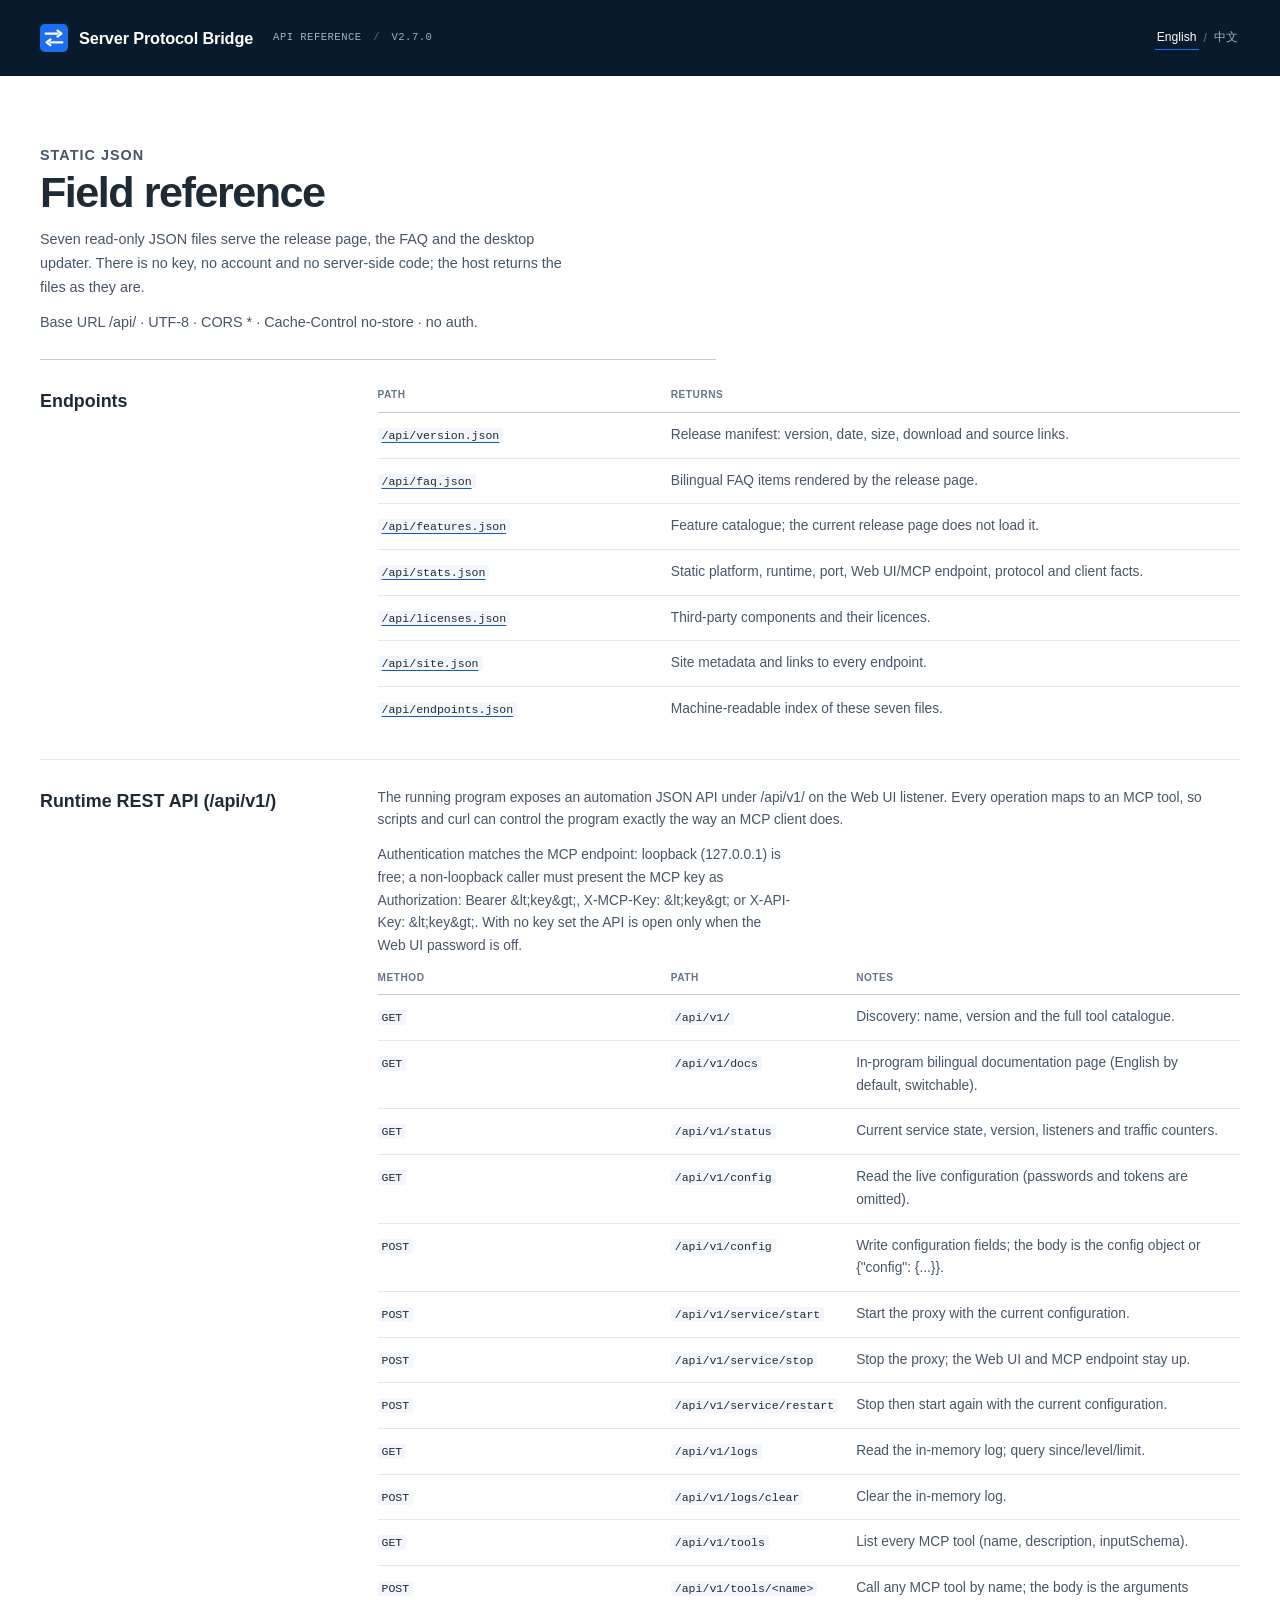
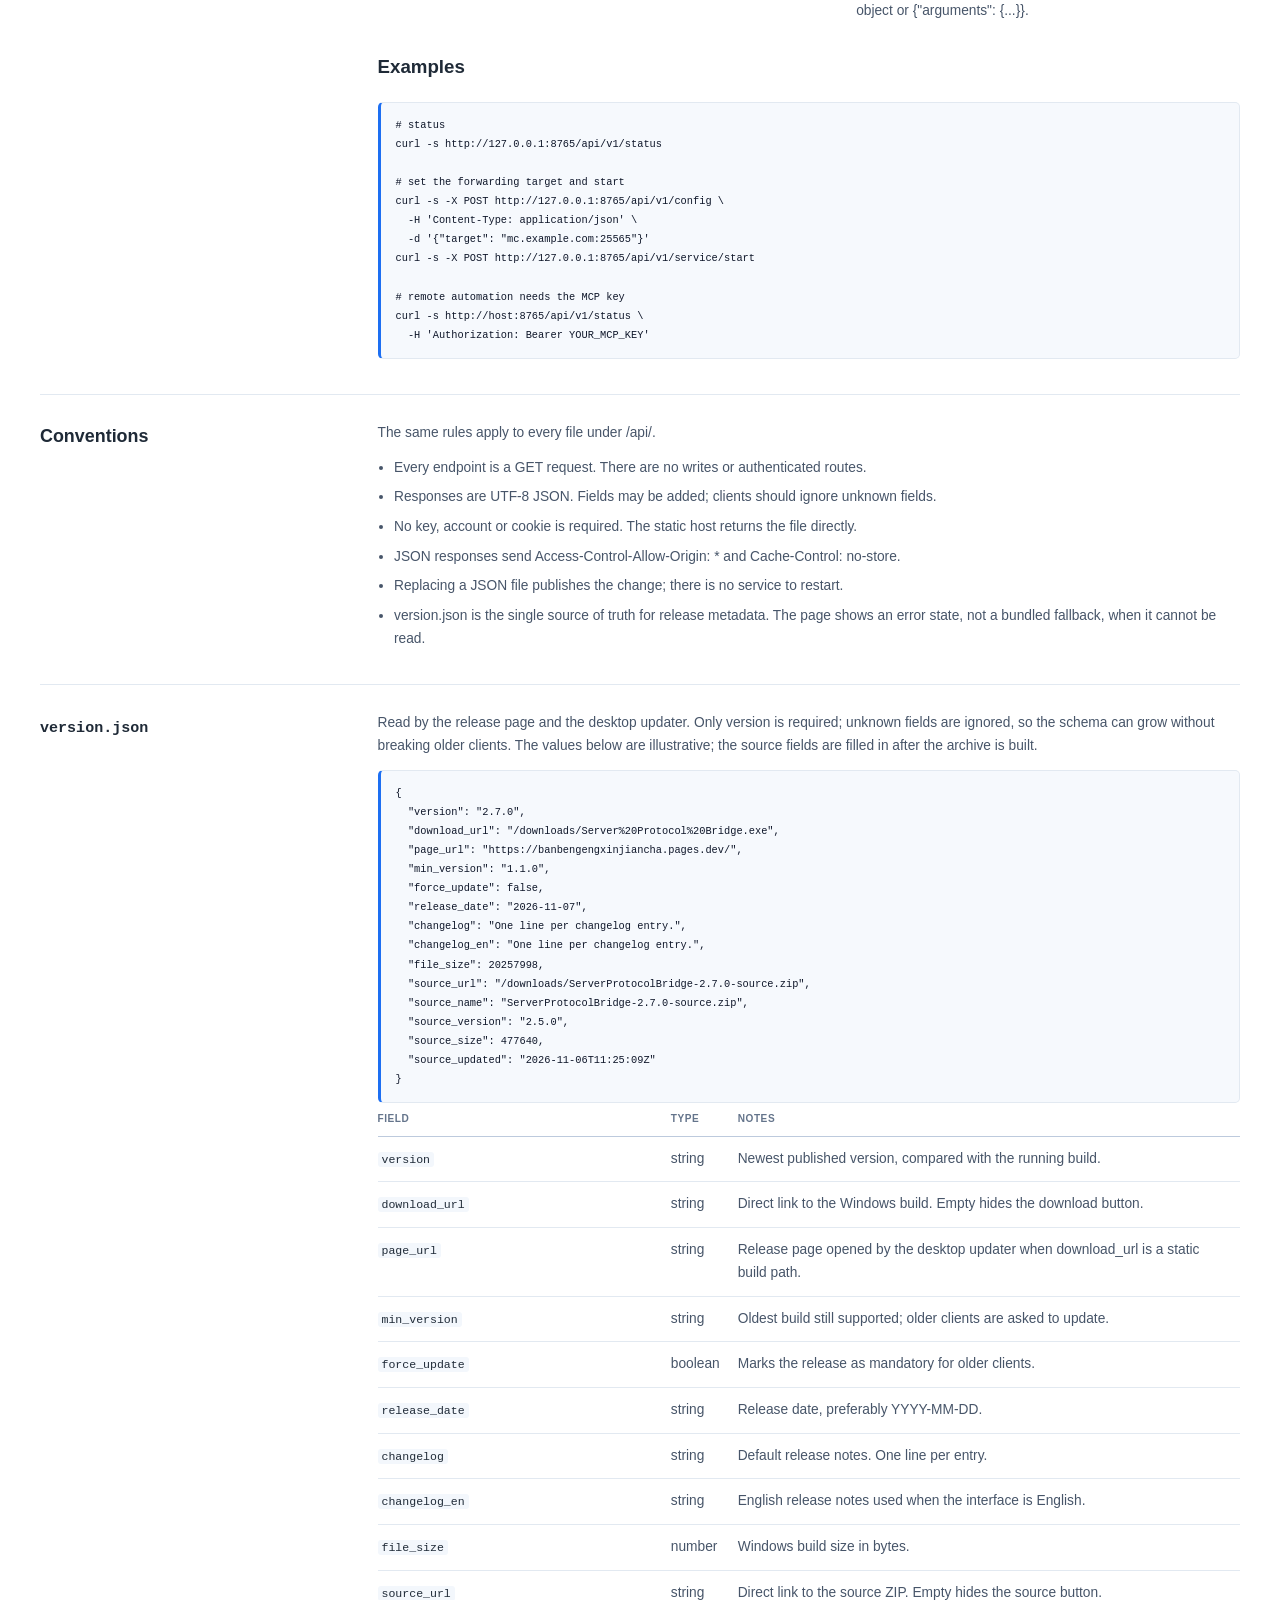
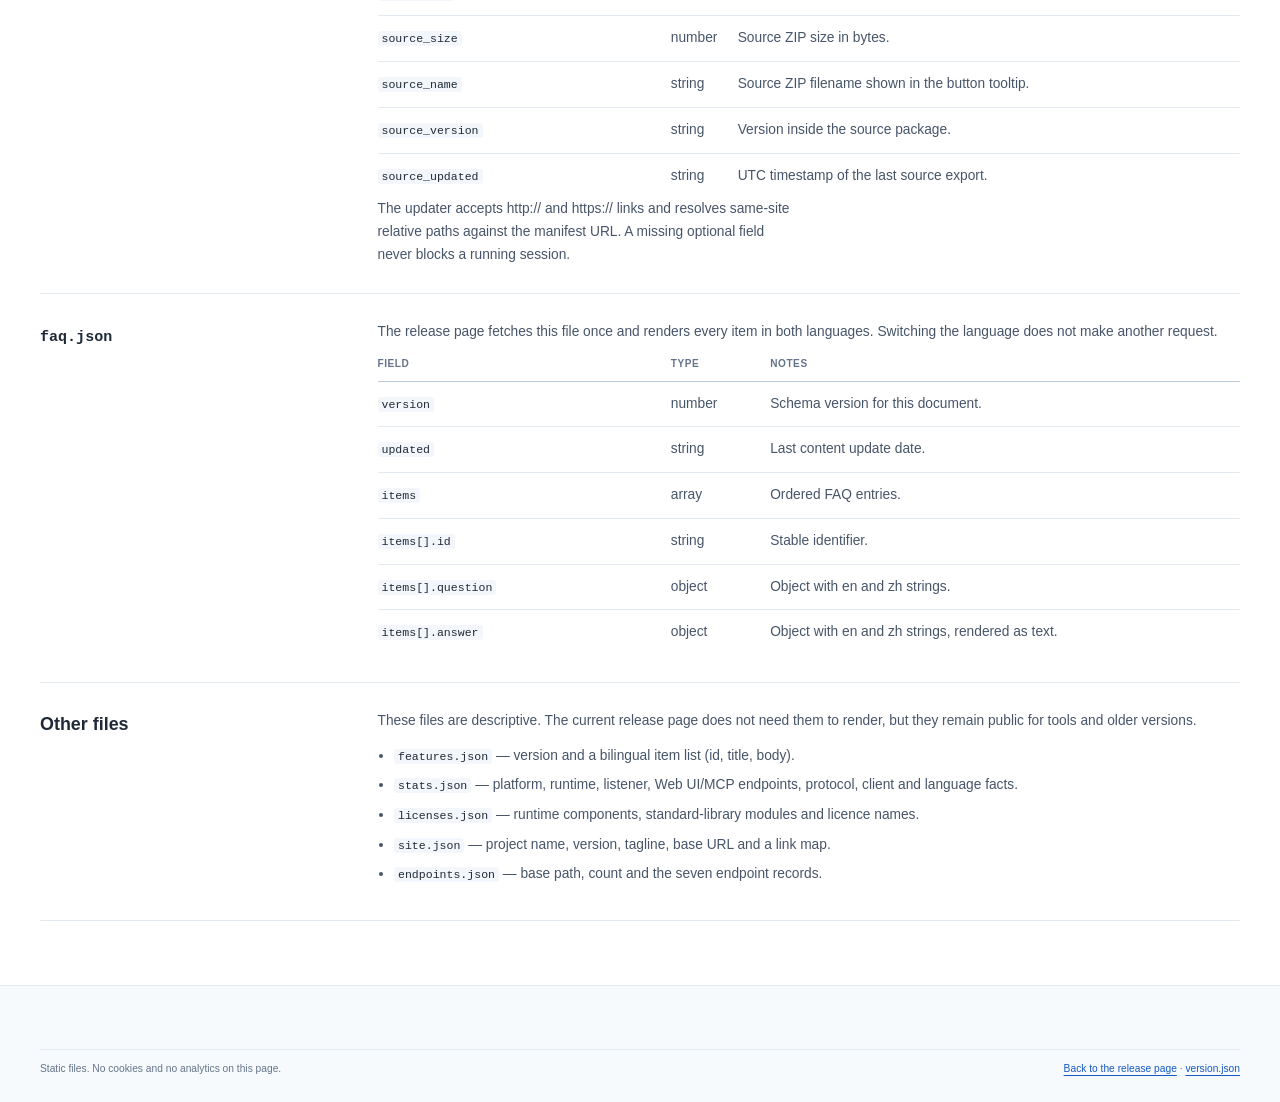
==== web/api/index.html @ 6452e36a "chore: add web update site and deploy scripts; ignore local config and build artifacts" ====
<!doctype html>
<html lang="en">
<head>
  <meta charset="utf-8">
  <meta name="viewport" content="width=device-width, initial-scale=1">
  <title data-i18n="page.title">Field reference — Server Protocol Bridge</title>
  <meta name="description" content="Reference for the seven static JSON files served under /api/." data-i18n-content="meta.description">
  <meta name="color-scheme" content="light">
  <meta name="theme-color" content="#071b2c">
  <link rel="icon" href="../icon.svg" type="image/svg+xml">
  <link rel="icon" href="../favicon.ico" sizes="any">
  <link rel="stylesheet" href="../assets/site.css?v=20261104">
</head>

<body id="top">
  <a class="skip" href="#content" data-i18n="skip">Skip to content</a>

  <header class="masthead">
    <div class="shell">
      <div class="masthead-meta">
        <a class="wordmark" href="../index.html">
          <img class="wordmark-mark" src="../icon.svg" alt="" width="24" height="24">
          <span data-i18n="brand">Server Protocol Bridge</span>
        </a>

        <p class="edition">
          <span data-i18n="edition.api">API reference</span>
          <span class="sep" aria-hidden="true">/</span>
          <span>v2.7.0</span>
        </p>

        <div class="language" role="group" aria-label="Language" data-i18n-aria-label="lang.label">
          <button type="button" data-lang="en" aria-pressed="true">English</button>
          <span aria-hidden="true">/</span>
          <button type="button" data-lang="zh" aria-pressed="false">中文</button>
        </div>
      </div>
    </div>
  </header>

  <main class="shell reference" id="content">
    <header class="reference-head">
      <p class="kicker" data-i18n="api.kicker">Static JSON</p>
      <h1 data-i18n="api.title">Field reference</h1>
      <p data-i18n="api.lead">Seven read-only JSON files serve the release page, the FAQ and the desktop updater. There is no key, no account and no server-side code; the host returns the files as they are.</p>
      <p class="section-note" data-i18n="api.note">Base URL /api/ · UTF-8 · CORS * · Cache-Control no-store · no auth.</p>
    </header>

    <section class="reference-section" id="index">
      <h2 data-i18n="index.title">Endpoints</h2>
      <div>
        <table class="endpoint-table">
          <thead>
            <tr>
              <th scope="col" data-i18n="table.path">Path</th>
              <th scope="col" data-i18n="table.returns">Returns</th>
            </tr>
          </thead>
          <tbody>
            <tr>
              <td><a href="version.json"><code>/api/version.json</code></a></td>
              <td data-i18n="index.version">Release manifest: version, date, size, download and source links.</td>
            </tr>
            <tr>
              <td><a href="faq.json"><code>/api/faq.json</code></a></td>
              <td data-i18n="index.faq">Bilingual FAQ items rendered by the release page.</td>
            </tr>
            <tr>
              <td><a href="features.json"><code>/api/features.json</code></a></td>
              <td data-i18n="index.features">Feature catalogue; the current release page does not load it.</td>
            </tr>
            <tr>
              <td><a href="stats.json"><code>/api/stats.json</code></a></td>
              <td data-i18n="index.stats">Static platform, runtime, port, protocol and client facts.</td>
            </tr>
            <tr>
              <td><a href="licenses.json"><code>/api/licenses.json</code></a></td>
              <td data-i18n="index.licenses">Third-party components and their licences.</td>
            </tr>
            <tr>
              <td><a href="site.json"><code>/api/site.json</code></a></td>
              <td data-i18n="index.site">Site metadata and links to every endpoint.</td>
            </tr>
            <tr>
              <td><a href="endpoints.json"><code>/api/endpoints.json</code></a></td>
              <td data-i18n="index.endpoints">Machine-readable index of these seven files.</td>
            </tr>
          </tbody>
        </table>
      </div>
    </section>

    <section class="reference-section" id="runtime">
      <h2 data-i18n="runtime.title">Runtime REST API (/api/v1/)</h2>
      <div>
        <p data-i18n="runtime.lead">The running program exposes an automation JSON API under /api/v1/ on the Web UI listener. Every operation maps to an MCP tool, so scripts and curl can control the program exactly the way an MCP client does.</p>
        <p class="section-note" data-i18n="runtime.auth">Authentication matches the MCP endpoint: loopback (127.0.0.1) is free; a non-loopback caller must present the MCP key as Authorization: Bearer &lt;key&gt;, X-MCP-Key: &lt;key&gt; or X-API-Key: &lt;key&gt;. With no key set the API is open only when the Web UI password is off.</p>

        <table class="endpoint-table">
          <thead>
            <tr>
              <th scope="col" data-i18n="table.method">Method</th>
              <th scope="col" data-i18n="table.path">Path</th>
              <th scope="col" data-i18n="table.notes">Notes</th>
            </tr>
          </thead>
          <tbody>
            <tr><td><code>GET</code></td><td><code>/api/v1/</code></td><td data-i18n="rt.index">Discovery: name, version and the full tool catalogue.</td></tr>
            <tr><td><code>GET</code></td><td><code>/api/v1/docs</code></td><td data-i18n="rt.docs">In-program bilingual documentation page (English by default, switchable).</td></tr>
            <tr><td><code>GET</code></td><td><code>/api/v1/status</code></td><td data-i18n="rt.status">Current service state, version, listeners and traffic counters.</td></tr>
            <tr><td><code>GET</code></td><td><code>/api/v1/config</code></td><td data-i18n="rt.config_get">Read the live configuration (passwords and tokens are omitted).</td></tr>
            <tr><td><code>POST</code></td><td><code>/api/v1/config</code></td><td data-i18n="rt.config_post">Write configuration fields; the body is the config object or {"config": {...}}.</td></tr>
            <tr><td><code>POST</code></td><td><code>/api/v1/service/start</code></td><td data-i18n="rt.service_start">Start the proxy with the current configuration.</td></tr>
            <tr><td><code>POST</code></td><td><code>/api/v1/service/stop</code></td><td data-i18n="rt.service_stop">Stop the proxy; the Web UI and MCP endpoint stay up.</td></tr>
            <tr><td><code>POST</code></td><td><code>/api/v1/service/restart</code></td><td data-i18n="rt.service_restart">Stop then start again with the current configuration.</td></tr>
            <tr><td><code>GET</code></td><td><code>/api/v1/logs</code></td><td data-i18n="rt.logs">Read the in-memory log; query since/level/limit.</td></tr>
            <tr><td><code>POST</code></td><td><code>/api/v1/logs/clear</code></td><td data-i18n="rt.clear">Clear the in-memory log.</td></tr>
            <tr><td><code>GET</code></td><td><code>/api/v1/tools</code></td><td data-i18n="rt.tools">List every MCP tool (name, description, inputSchema).</td></tr>
            <tr><td><code>POST</code></td><td><code>/api/v1/tools/&lt;name&gt;</code></td><td data-i18n="rt.tool_call">Call any MCP tool by name; the body is the arguments object or {"arguments": {...}}.</td></tr>
          </tbody>
        </table>

        <h3 data-i18n="rt.examples">Examples</h3>
        <pre><code># status
curl -s http://127.0.0.1:8765/api/v1/status

# set the forwarding target and start
curl -s -X POST http://127.0.0.1:8765/api/v1/config \
  -H 'Content-Type: application/json' \
  -d '{"target": "mc.example.com:25565"}'
curl -s -X POST http://127.0.0.1:8765/api/v1/service/start

# remote automation needs the MCP key
curl -s http://host:8765/api/v1/status \
  -H 'Authorization: Bearer YOUR_MCP_KEY'</code></pre>
      </div>
    </section>

    <section class="reference-section" id="conventions">
      <h2 data-i18n="conventions.title">Conventions</h2>
      <div>
        <p data-i18n="conventions.lead">The same rules apply to every file under /api/.</p>
        <ul class="reference-list">
          <li data-i18n="conv.1">Every endpoint is a GET request. There are no writes or authenticated routes.</li>
          <li data-i18n="conv.2">Responses are UTF-8 JSON. Fields may be added; clients should ignore unknown fields.</li>
          <li data-i18n="conv.3">No key, account or cookie is required. The static host returns the file directly.</li>
          <li data-i18n="conv.4">JSON responses send Access-Control-Allow-Origin: * and Cache-Control: no-store.</li>
          <li data-i18n="conv.5">Replacing a JSON file publishes the change; there is no service to restart.</li>
          <li data-i18n="conv.6">version.json is the single source of truth for release metadata. The page shows an error state, not a bundled fallback, when it cannot be read.</li>
        </ul>
      </div>
    </section>

    <section class="reference-section" id="version">
      <h2><code>version.json</code></h2>
      <div>
        <p data-i18n="version.desc">Read by the release page and the desktop updater. Only version is required; unknown fields are ignored, so the schema can grow without breaking older clients. The values below are illustrative; the source fields are filled in after the archive is built.</p>
        <pre><code>{
  "version": "2.7.0",
  "download_url": "/downloads/Server%20Protocol%20Bridge.exe",
  "page_url": "https://banbengengxinjiancha.pages.dev/",
  "min_version": "1.1.0",
  "force_update": false,
  "release_date": "2026-11-07",
  "changelog": "One line per changelog entry.",
  "changelog_en": "One line per changelog entry.",
  "file_size": 20257998,
  "source_url": "/downloads/ServerProtocolBridge-2.7.0-source.zip",
  "source_name": "ServerProtocolBridge-2.7.0-source.zip",
  "source_version": "2.5.0",
  "source_size": 477640,
  "source_updated": "2026-11-06T11:25:09Z"
}</code></pre>

        <table class="endpoint-table">
          <thead>
            <tr>
              <th scope="col" data-i18n="table.field">Field</th>
              <th scope="col" data-i18n="table.type">Type</th>
              <th scope="col" data-i18n="table.notes">Notes</th>
            </tr>
          </thead>
          <tbody>
            <tr><td><code>version</code></td><td>string</td><td data-i18n="field.version">Newest published version, compared with the running build.</td></tr>
            <tr><td><code>download_url</code></td><td>string</td><td data-i18n="field.download_url">Direct link to the Windows build. Empty hides the download button.</td></tr>
            <tr><td><code>page_url</code></td><td>string</td><td data-i18n="field.page_url">Release page opened by the desktop updater when download_url is a static build path.</td></tr>
            <tr><td><code>min_version</code></td><td>string</td><td data-i18n="field.min_version">Oldest build still supported; older clients are asked to update.</td></tr>
            <tr><td><code>force_update</code></td><td>boolean</td><td data-i18n="field.force_update">Marks the release as mandatory for older clients.</td></tr>
            <tr><td><code>release_date</code></td><td>string</td><td data-i18n="field.release_date">Release date, preferably YYYY-MM-DD.</td></tr>
            <tr><td><code>changelog</code></td><td>string</td><td data-i18n="field.changelog">Default release notes. One line per entry.</td></tr>
            <tr><td><code>changelog_en</code></td><td>string</td><td data-i18n="field.changelog_en">English release notes used when the interface is English.</td></tr>
            <tr><td><code>file_size</code></td><td>number</td><td data-i18n="field.file_size">Windows build size in bytes.</td></tr>
            <tr><td><code>source_url</code></td><td>string</td><td data-i18n="field.source_url">Direct link to the source ZIP. Empty hides the source button.</td></tr>
            <tr><td><code>source_size</code></td><td>number</td><td data-i18n="field.source_size">Source ZIP size in bytes.</td></tr>
            <tr><td><code>source_name</code></td><td>string</td><td data-i18n="field.source_name">Source ZIP filename shown in the button tooltip.</td></tr>
            <tr><td><code>source_version</code></td><td>string</td><td data-i18n="field.source_version">Version inside the source package.</td></tr>
            <tr><td><code>source_updated</code></td><td>string</td><td data-i18n="field.source_updated">UTC timestamp of the last source export.</td></tr>
          </tbody>
        </table>

        <p class="section-note" data-i18n="version.note">The updater accepts http:// and https:// links and resolves same-site relative paths against the manifest URL. A missing optional field never blocks a running session.</p>
      </div>
    </section>

    <section class="reference-section" id="faq">
      <h2><code>faq.json</code></h2>
      <div>
        <p data-i18n="faq.desc">The release page fetches this file once and renders every item in both languages. Switching the language does not make another request.</p>
        <table class="endpoint-table">
          <thead>
            <tr>
              <th scope="col" data-i18n="table.field">Field</th>
              <th scope="col" data-i18n="table.type">Type</th>
              <th scope="col" data-i18n="table.notes">Notes</th>
            </tr>
          </thead>
          <tbody>
            <tr><td><code>version</code></td><td>number</td><td data-i18n="field.faq_version">Schema version for this document.</td></tr>
            <tr><td><code>updated</code></td><td>string</td><td data-i18n="field.faq_updated">Last content update date.</td></tr>
            <tr><td><code>items</code></td><td>array</td><td data-i18n="field.faq_items">Ordered FAQ entries.</td></tr>
            <tr><td><code>items[].id</code></td><td>string</td><td data-i18n="field.faq_id">Stable identifier.</td></tr>
            <tr><td><code>items[].question</code></td><td>object</td><td data-i18n="field.faq_question">Object with en and zh strings.</td></tr>
            <tr><td><code>items[].answer</code></td><td>object</td><td data-i18n="field.faq_answer">Object with en and zh strings, rendered as text.</td></tr>
          </tbody>
        </table>
      </div>
    </section>

    <section class="reference-section" id="other">
      <h2 data-i18n="other.title">Other files</h2>
      <div>
        <p data-i18n="other.lead">These files are descriptive. The current release page does not need them to render, but they remain public for tools and older versions.</p>
        <ul class="reference-list">
          <li><code>features.json</code> <span data-i18n="other.features">— version and a bilingual item list (id, title, body).</span></li>
          <li><code>stats.json</code> <span data-i18n="other.stats">— platform, runtime, listener, Web UI/MCP endpoints, protocol, client and language facts.</span></li>
          <li><code>licenses.json</code> <span data-i18n="other.licenses">— runtime components, standard-library modules and licence names.</span></li>
          <li><code>site.json</code> <span data-i18n="other.site">— project name, version, tagline, base URL and a link map.</span></li>
          <li><code>endpoints.json</code> <span data-i18n="other.endpoints">— base path, count and the seven endpoint records.</span></li>
        </ul>
      </div>
    </section>
  </main>

  <footer class="colophon">
    <div class="shell colophon-bottom">
      <span data-i18n="footer.note">Static files. No cookies and no analytics on this page.</span>
      <span><a href="../index.html" data-i18n="footer.back">Back to the release page</a> · <a href="version.json">version.json</a></span>
    </div>
  </footer>

  <script src="../i18n.js?v=20261104"></script>
  <script src="app.js?v=20261104"></script>
</body>
</html>
---- web/assets/site.css ----
:root {
  --paper: #ffffff;
  --paper-deep: #f7fafc;
  --paper-raised: #ffffff;
  --ink: #1f2a37;
  --ink-soft: #475569;
  --muted: #64748b;
  --rule: #e2e9f1;
  --rule-strong: #bdcadd;
  --navy: #071b2c;
  --navy-soft: #0d2942;
  --blue: #1d6ff2;
  --blue-dark: #1458c4;
  --blue-wash: #eef4ff;
  --teal: #1e5658;
  --brick: #b42318;
  --brick-dark: #912018;
  --moss: #1e5658;
  --sans: "Poppins", "Segoe UI Variable", "Segoe UI", "Helvetica Neue", Arial, "Noto Sans SC", "Microsoft YaHei", sans-serif;
  --serif: var(--sans);
  --mono: "Cascadia Mono", "SFMono-Regular", Consolas, "Liberation Mono", monospace;
  --shell: 1200px;
  --shadow: 0 18px 45px rgba(15, 35, 55, 0.08);
}

*,
*::before,
*::after {
  box-sizing: border-box;
}

html {
  background: var(--paper);
}

body {
  margin: 0;
  background: var(--paper);
  color: var(--ink);
  font-family: var(--sans);
  font-size: 16px;
  line-height: 1.65;
  -webkit-font-smoothing: antialiased;
  text-rendering: optimizeLegibility;
}

img,
svg {
  display: block;
  max-width: 100%;
}

a {
  color: var(--blue-dark);
  text-decoration-thickness: 1px;
  text-underline-offset: 3px;
}

a:hover {
  color: var(--blue);
}

button {
  font: inherit;
}

code,
pre {
  font-family: var(--mono);
}

::selection {
  background: #cfe1ff;
  color: var(--ink);
}

:focus-visible {
  outline: 2px solid var(--blue);
  outline-offset: 3px;
}

[hidden] {
  display: none !important;
}

.shell {
  width: min(calc(100% - 48px), var(--shell));
  margin: 0 auto;
}

.skip {
  position: absolute;
  top: -80px;
  left: 16px;
  z-index: 60;
  padding: 8px 12px;
  background: var(--navy);
  color: #ffffff;
  font-size: 0.78rem;
  text-decoration: none;
}

.skip:focus {
  top: 12px;
  color: #ffffff;
}

/* ---------- Header ---------- */

.masthead {
  background: var(--navy);
}

.masthead-bar {
  background: var(--navy);
  color: #ffffff;
}

.masthead-bar-inner {
  display: flex;
  align-items: center;
  gap: 30px;
  min-height: 76px;
}

.wordmark {
  display: inline-flex;
  align-items: center;
  gap: 11px;
  flex: none;
  color: var(--ink);
  font-size: 1.02rem;
  font-weight: 600;
  letter-spacing: -0.01em;
  text-decoration: none;
}

.masthead-bar .wordmark,
.masthead-meta .wordmark {
  color: #ffffff;
}

.masthead-bar .wordmark:hover,
.masthead-meta .wordmark:hover {
  color: #ffffff;
}

.wordmark-mark {
  width: 28px;
  height: 28px;
  flex: none;
  border-radius: 5px;
}

.section-index {
  display: flex;
  align-items: center;
  gap: 25px;
  min-width: 0;
}

.section-index a {
  color: #b9c8d8;
  font-size: 0.86rem;
  font-weight: 500;
  text-decoration: none;
  white-space: nowrap;
}

.section-index a:hover {
  color: #ffffff;
}

.masthead-tools {
  display: flex;
  align-items: center;
  gap: 18px;
  margin-left: auto;
  flex: none;
}

.language {
  display: flex;
  align-items: center;
  gap: 5px;
  color: #63758a;
  font-size: 0.76rem;
}

.language button {
  border: 0;
  border-bottom: 1px solid transparent;
  background: none;
  color: #9fb1c4;
  padding: 1px 2px;
  cursor: pointer;
  text-decoration: none;
}

.language button:hover {
  color: #ffffff;
}

.language button[aria-pressed="true"] {
  color: #ffffff;
  border-bottom-color: var(--blue);
}

.header-cta {
  display: inline-flex;
  align-items: center;
  justify-content: center;
  min-height: 38px;
  padding: 8px 18px;
  border: 1px solid var(--blue);
  border-radius: 6px;
  background: var(--blue);
  color: #ffffff;
  font-size: 0.83rem;
  font-weight: 600;
  text-decoration: none;
}

.header-cta:hover {
  border-color: #ffffff;
  background: #ffffff;
  color: var(--navy);
}

.mobile-menu {
  display: none;
  position: relative;
  margin-left: auto;
}

.mobile-menu summary {
  padding: 7px 10px;
  border: 1px solid #36506a;
  border-radius: 5px;
  color: #ffffff;
  cursor: pointer;
  font-size: 0.78rem;
  list-style: none;
  white-space: nowrap;
}

.mobile-menu summary::-webkit-details-marker {
  display: none;
}

.mobile-menu nav {
  position: absolute;
  top: calc(100% + 10px);
  right: 0;
  z-index: 50;
  display: grid;
  width: 218px;
  padding: 8px;
  border: 1px solid #29445e;
  border-radius: 7px;
  background: var(--navy-soft);
  box-shadow: 0 18px 36px rgba(0, 0, 0, 0.28);
}

.mobile-menu nav a {
  padding: 9px 11px;
  border-radius: 4px;
  color: #d6e1ec;
  font-size: 0.86rem;
  text-decoration: none;
}

.mobile-menu nav a:hover {
  background: #163752;
  color: #ffffff;
}

/* API-only header, which has no page-head wrapper. */
.masthead-meta {
  display: flex;
  align-items: center;
  flex-wrap: wrap;
  gap: 12px 20px;
  min-height: 76px;
  color: #ffffff;
}

.masthead-meta .edition {
  color: #9fb1c4;
}

.masthead-meta .language {
  margin-left: auto;
}

.masthead-meta .edition .sep {
  color: #587089;
}

/* ---------- Page introduction ---------- */

.page-head {
  background: #ffffff;
}

.page-head-grid {
  display: grid;
  grid-template-columns: minmax(0, 1.55fr) minmax(290px, 0.75fr);
  align-items: start;
  gap: clamp(36px, 6vw, 76px);
  padding: clamp(30px, 5vw, 52px) 0 clamp(38px, 6vw, 62px);
}

.masthead-copy {
  min-width: 0;
}

.page-meta {
  display: flex;
  align-items: baseline;
  justify-content: space-between;
  flex-wrap: wrap;
  gap: 8px 20px;
  margin-bottom: 24px;
}

.breadcrumb {
  display: flex;
  align-items: center;
  flex-wrap: wrap;
  gap: 7px;
  color: var(--muted);
  font-size: 0.78rem;
}

.breadcrumb a {
  color: var(--blue-dark);
  text-decoration: none;
}

.breadcrumb a:hover {
  text-decoration: underline;
}

.breadcrumb span[aria-hidden="true"] {
  color: var(--rule-strong);
}

.edition {
  margin: 0;
  color: var(--muted);
  font-family: var(--mono);
  font-size: 0.66rem;
  letter-spacing: 0.045em;
  text-transform: uppercase;
}

.edition .sep {
  margin: 0 0.45em;
  color: var(--rule-strong);
}

.kicker {
  margin: 0 0 12px;
  color: var(--teal);
  font-size: 0.7rem;
  font-weight: 600;
  letter-spacing: 0.07em;
  text-transform: uppercase;
}

h1 {
  max-width: 22ch;
  margin: 0;
  color: var(--ink);
  font-size: clamp(2rem, 3.4vw, 2.8rem);
  font-weight: 600;
  letter-spacing: -0.035em;
  line-height: 1.12;
  text-wrap: balance;
}

.lead {
  max-width: 62ch;
  margin: 18px 0 0;
  color: var(--ink-soft);
  font-size: 1.02rem;
}

.actions {
  display: flex;
  align-items: center;
  flex-wrap: wrap;
  gap: 13px 22px;
  margin-top: 27px;
}

.button {
  display: inline-flex;
  align-items: center;
  justify-content: space-between;
  gap: 12px;
  min-height: 42px;
  padding: 10px 17px;
  border: 1px solid transparent;
  border-radius: 6px;
  font-size: 0.88rem;
  font-weight: 600;
  line-height: 1.2;
  text-decoration: none;
}

.button-primary {
  background: var(--blue);
  border-color: var(--blue);
  color: #ffffff;
}

.button-primary:hover {
  background: var(--blue-dark);
  border-color: var(--blue-dark);
  color: #ffffff;
}

.button-secondary {
  background: #ffffff;
  border-color: var(--rule-strong);
  color: var(--blue-dark);
}

.button-secondary:hover {
  border-color: var(--blue);
  background: var(--blue-wash);
  color: var(--blue-dark);
}

.button.is-disabled,
.button[aria-disabled="true"] {
  opacity: 0.55;
  cursor: not-allowed;
}

.text-link {
  color: var(--blue-dark);
  font-size: 0.88rem;
  font-weight: 600;
}

.fineprint {
  display: flex;
  flex-wrap: wrap;
  gap: 5px 9px;
  margin: 20px 0 0;
  color: var(--muted);
  font-size: 0.7rem;
}

.fineprint span[aria-hidden="true"] {
  color: var(--rule-strong);
}

/* ---------- Current build sidebar ---------- */

.docket {
  min-width: 0;
  padding: 21px 21px 20px;
  border: 1px solid var(--rule);
  border-top: 4px solid var(--blue);
  border-radius: 8px;
  background: #ffffff;
  box-shadow: var(--shadow);
}

.docket-head {
  display: flex;
  align-items: baseline;
  justify-content: space-between;
  gap: 12px;
  padding-bottom: 11px;
  border-bottom: 1px solid var(--rule);
}

.docket h2 {
  margin: 0;
  color: var(--ink);
  font-size: 1.1rem;
  font-weight: 600;
  letter-spacing: -0.015em;
}

.policy {
  color: var(--teal);
  font-size: 0.62rem;
  font-weight: 600;
  letter-spacing: 0.04em;
  text-align: right;
  text-transform: uppercase;
}

.policy.is-required {
  color: var(--brick-dark);
  font-weight: 700;
}

.policy.is-pending {
  color: var(--muted);
}

.docket-list {
  margin: 0;
}

.docket-list > div {
  display: grid;
  grid-template-columns: 88px minmax(0, 1fr);
  gap: 12px;
  padding: 8px 0;
  border-bottom: 1px solid #edf2f7;
}

.docket-list > div:last-child {
  border-bottom: 0;
}

.docket-list dt {
  padding-top: 2px;
  color: var(--muted);
  font-size: 0.61rem;
  font-weight: 500;
  letter-spacing: 0.055em;
  text-transform: uppercase;
}

.docket-list dd {
  min-width: 0;
  margin: 0;
  color: var(--ink-soft);
  font-size: 0.79rem;
}

.docket-sha dd {
  display: flex;
  flex-direction: column;
  align-items: flex-start;
  gap: 6px;
}

.copy {
  border: 1px solid var(--rule-strong);
  border-radius: 4px;
  background: #ffffff;
  color: var(--blue-dark);
  padding: 3px 8px;
  font-family: var(--sans);
  font-size: 0.61rem;
  font-weight: 600;
  cursor: pointer;
}

.copy:hover {
  border-color: var(--blue);
  background: var(--blue-wash);
}

.copy:disabled {
  opacity: 0.45;
  cursor: default;
}

.direct-link {
  display: block;
  color: var(--blue-dark);
  font-size: 0.66rem;
  overflow-wrap: anywhere;
}

.direct-link.is-disabled {
  color: var(--muted);
  text-decoration: none;
  cursor: not-allowed;
}

.docket-actions {
  display: flex;
  flex-direction: column;
  align-items: stretch;
  gap: 9px;
  margin-top: 14px;
}

.docket-actions .button {
  width: 100%;
}

.status {
  margin: 0;
  color: var(--muted);
  font-size: 0.62rem;
  line-height: 1.5;
}

.status.is-warning {
  color: var(--brick-dark);
}

/* ---------- Download ---------- */

.download-section {
  padding-top: clamp(28px, 4vw, 46px);
  border-top: 1px solid var(--rule);
  border-bottom: 1px solid var(--rule);
}

.download-head {
  margin-bottom: 28px;
}

.eyebrow {
  margin: 0 0 8px;
  color: var(--blue);
  font-size: 0.68rem;
  font-weight: 600;
  letter-spacing: 0.08em;
  text-transform: uppercase;
}

.download-grid {
  display: grid;
  grid-template-columns: repeat(2, minmax(0, 1fr));
  gap: 22px;
}

.download-card {
  min-width: 0;
  padding: 23px;
  border: 1px solid var(--rule);
  border-radius: 8px;
  background: #ffffff;
}

.download-card-top {
  display: flex;
  align-items: center;
  flex-wrap: wrap;
  gap: 9px;
  margin-bottom: 14px;
}

.file-badge {
  display: inline-block;
  padding: 3px 7px;
  border: 1px solid #c9dcff;
  border-radius: 4px;
  background: var(--blue-wash);
  color: var(--blue-dark);
  font-family: var(--mono);
  font-size: 0.62rem;
  font-weight: 600;
  letter-spacing: 0.03em;
}

.download-platform {
  color: var(--muted);
  font-size: 0.71rem;
}

.download-card h3 {
  margin: 0 0 8px;
  color: var(--ink);
  font-size: 1.17rem;
  font-weight: 600;
  letter-spacing: -0.015em;
}

.download-card p {
  max-width: 58ch;
  margin: 0 0 17px;
  color: var(--ink-soft);
  font-size: 0.87rem;
}

.card-meta {
  display: grid;
  grid-template-columns: repeat(auto-fit, minmax(104px, 1fr));
  gap: 11px;
  margin: 0 0 21px;
  padding: 13px 0;
  border-top: 1px solid var(--rule);
  border-bottom: 1px solid var(--rule);
}

.card-meta dt {
  color: var(--muted);
  font-size: 0.6rem;
  font-weight: 600;
  letter-spacing: 0.055em;
  text-transform: uppercase;
}

.card-meta dd {
  margin: 2px 0 0;
  color: var(--ink-soft);
  font-size: 0.77rem;
  overflow-wrap: anywhere;
}

.download-card .hash-line {
  display: flex;
  flex-wrap: wrap;
  align-items: center;
  gap: 6px;
  margin: -6px 0 15px;
  color: var(--muted);
  font-size: 0.62rem;
  letter-spacing: 0.03em;
}

.download-card .hash-line code {
  max-width: 100%;
  color: var(--ink-soft);
  font-size: 0.62rem;
  overflow-wrap: anywhere;
  word-break: break-all;
}

.verify-block {
  margin-top: 28px;
}

.verify-block pre {
  margin-top: 10px;
}

.download-card .button {
  width: 100%;
}

.download-note {
  margin: 17px 0 0;
  color: var(--muted);
  font-size: 0.7rem;
}

/* ---------- Sections ---------- */

.section {
  padding: clamp(48px, 6vw, 72px) 0;
  border-bottom: 1px solid var(--rule);
}

.section-alt {
  background: #ffffff;
}

.section-grid {
  display: grid;
  grid-template-columns: minmax(220px, 0.58fr) minmax(0, 1.42fr);
  align-items: start;
  gap: clamp(30px, 6vw, 76px);
}

.section-head {
  min-width: 0;
}

.section-head h2 {
  margin: 0;
  color: var(--ink);
  font-size: clamp(1.55rem, 2.7vw, 2.15rem);
  font-weight: 600;
  letter-spacing: -0.03em;
  line-height: 1.18;
  text-wrap: balance;
}

.section-lead {
  max-width: 54ch;
  margin: 13px 0 0;
  color: var(--ink-soft);
  font-size: 0.95rem;
}

.section-note {
  max-width: 54ch;
  margin: 11px 0 0;
  color: var(--muted);
  font-size: 0.78rem;
}

.section-head-wide {
  max-width: 72ch;
  margin-bottom: 30px;
}

.section-body {
  min-width: 0;
}

.version-inline {
  display: inline-block;
  margin-left: 0.35em;
  color: var(--blue);
  font-family: var(--mono);
  font-size: 0.38em;
  font-weight: 500;
  letter-spacing: 0;
  vertical-align: 0.35em;
}

/* ---------- Specification table ---------- */

.spec-table {
  width: 100%;
  border-collapse: collapse;
  font-size: 0.89rem;
}

.spec-table tr {
  border-top: 1px solid var(--rule);
}

.spec-table tr:first-child {
  border-top: 0;
}

.spec-table th {
  width: 27%;
  padding: 13px 22px 13px 0;
  color: var(--muted);
  font-size: 0.64rem;
  font-weight: 600;
  letter-spacing: 0.055em;
  text-align: left;
  text-transform: uppercase;
  vertical-align: top;
}

.spec-table td {
  padding: 13px 0;
  color: var(--ink-soft);
  vertical-align: top;
}

.spec-table code {
  padding: 1px 5px;
  border-radius: 3px;
  background: #f3f7fc;
  color: var(--ink);
  font-size: 0.83em;
}

.spec-table .is-limit td {
  color: var(--brick-dark);
}

/* ---------- Changes ---------- */

.changes {
  display: grid;
  grid-template-columns: repeat(2, minmax(0, 1fr));
  gap: 18px;
}

.change {
  padding: 19px;
  border: 1px solid var(--rule);
  border-radius: 7px;
  background: #ffffff;
}

.change h3 {
  margin: 0 0 6px;
  color: var(--ink);
  font-size: 1rem;
  font-weight: 600;
}

.change p {
  max-width: 56ch;
  margin: 0;
  color: var(--ink-soft);
  font-size: 0.86rem;
}

.changelog-block {
  display: grid;
  grid-template-columns: 205px minmax(0, 1fr);
  gap: 22px 42px;
  margin-top: clamp(32px, 5vw, 54px);
  padding-top: 19px;
  border-top: 1px solid var(--rule-strong);
}

.changelog-head h3 {
  margin: 0;
  color: var(--ink);
  font-size: 1rem;
  font-weight: 600;
}

.changelog-head p {
  margin: 7px 0 0;
  color: var(--muted);
  font-size: 0.67rem;
  line-height: 1.55;
}

.changelog-list {
  max-width: 76ch;
  margin: 0;
  padding: 0;
  list-style: none;
  counter-reset: change;
}

.changelog-list li {
  position: relative;
  margin: 0 0 9px;
  padding: 0 0 9px 32px;
  border-bottom: 1px solid #e8eef6;
  color: var(--ink-soft);
  font-size: 0.85rem;
}

.changelog-list li:last-child {
  margin-bottom: 0;
  border-bottom: 0;
}

.changelog-list li::before {
  position: absolute;
  top: 0.12em;
  left: 0;
  color: var(--blue);
  content: counter(change, decimal-leading-zero);
  counter-increment: change;
  font-family: var(--mono);
  font-size: 0.61rem;
}

.changelog-empty {
  margin: 0;
  color: var(--muted);
  font-size: 0.75rem;
}

/* ---------- Steps and source ---------- */

.steps-list {
  margin: 0;
  padding: 0;
  list-style: none;
  counter-reset: step;
}

.steps-list li {
  position: relative;
  margin-bottom: 10px;
  padding: 16px 18px 16px 58px;
  border: 1px solid var(--rule);
  border-radius: 7px;
  background: #ffffff;
}

.steps-list li::before {
  position: absolute;
  top: 17px;
  left: 18px;
  display: grid;
  width: 25px;
  height: 25px;
  border-radius: 50%;
  background: var(--blue-wash);
  color: var(--blue-dark);
  content: counter(step);
  counter-increment: step;
  font-family: var(--mono);
  font-size: 0.63rem;
  font-weight: 600;
  place-items: center;
}

.steps-list h3 {
  margin: 0 0 3px;
  color: var(--ink);
  font-size: 0.94rem;
  font-weight: 600;
}

.steps-list p {
  max-width: 66ch;
  margin: 0;
  color: var(--ink-soft);
  font-size: 0.86rem;
}

.source-block {
  margin-top: 30px;
  padding-top: 20px;
  border-top: 1px solid var(--rule);
}

.source-block h3 {
  margin: 0;
  color: var(--ink);
  font-size: 1rem;
  font-weight: 600;
}

.source-block > p {
  max-width: 64ch;
  margin: 7px 0 12px;
  color: var(--ink-soft);
  font-size: 0.86rem;
}

pre {
  max-width: 100%;
  margin: 0 0 8px;
  padding: 13px 15px;
  overflow-x: auto;
  border: 1px solid var(--rule);
  border-left: 3px solid var(--blue);
  border-radius: 5px;
  background: #f6f9fd;
  color: #0f172a;
  font-size: 0.77rem;
  line-height: 1.55;
}

pre code {
  padding: 0;
  background: none;
  font-size: inherit;
}

/* ---------- Notes and FAQ ---------- */

.limit {
  max-width: 76ch;
  margin-bottom: 30px;
  padding: 17px 19px;
  border: 1px solid var(--rule);
  border-left: 4px solid var(--blue);
  border-radius: 0 6px 6px 0;
  background: #ffffff;
}

.limit h3 {
  margin: 0 0 4px;
  color: var(--ink);
  font-size: 0.98rem;
  font-weight: 600;
}

.limit p {
  margin: 0;
  color: var(--ink-soft);
  font-size: 0.86rem;
}

.faq-list {
  border-top: 1px solid var(--rule-strong);
}

.faq-item {
  display: grid;
  grid-template-columns: minmax(170px, 0.6fr) minmax(0, 1.4fr);
  gap: 10px 40px;
  padding: 17px 0;
  border-bottom: 1px solid var(--rule);
}

.faq-item h3 {
  margin: 0;
  color: var(--ink);
  font-size: 0.95rem;
  font-weight: 600;
}

.faq-item p {
  max-width: 68ch;
  margin: 0;
  color: var(--ink-soft);
  font-size: 0.86rem;
}

.faq-state {
  margin: 0;
  padding: 17px 0;
  color: var(--muted);
  font-size: 0.75rem;
}

.faq-state.is-warning {
  color: var(--brick-dark);
}

/* ---------- API table ---------- */

.endpoint-table {
  width: 100%;
  border-collapse: collapse;
  font-size: 0.86rem;
  min-width: 0;
}

.endpoint-table * {
  min-width: 0;
}

.endpoint-table th {
  padding: 0 18px 8px 0;
  border-bottom: 1px solid var(--rule-strong);
  color: var(--muted);
  font-size: 0.63rem;
  font-weight: 600;
  letter-spacing: 0.055em;
  text-align: left;
  text-transform: uppercase;
}

.endpoint-table td {
  padding: 11px 18px 11px 0;
  border-top: 1px solid var(--rule);
  color: var(--ink-soft);
  vertical-align: top;
}

.endpoint-table td:first-child {
  width: 34%;
}

.endpoint-table code {
  padding: 1px 4px;
  border-radius: 3px;
  background: #f3f7fc;
  color: var(--ink);
  font-size: 0.83em;
}

.section-head .text-link {
  display: inline-block;
  margin-top: 14px;
}

/* ---------- Footer ---------- */

.colophon {
  padding: 36px 0 24px;
  border-top: 1px solid var(--rule);
  background: var(--paper-deep);
}

.colophon-grid {
  display: grid;
  grid-template-columns: minmax(0, 1.2fr) minmax(240px, 0.8fr);
  gap: 30px 60px;
}

.colophon-name {
  margin: 0 0 7px;
  color: var(--ink);
  font-size: 1.05rem;
  font-weight: 600;
}

.colophon-statement {
  max-width: 54ch;
  margin: 0;
  color: var(--ink-soft);
  font-size: 0.84rem;
}

.colophon-fineprint {
  margin: 12px 0 0;
  color: var(--muted);
  font-size: 0.67rem;
}

.colophon-links {
  display: grid;
  grid-template-columns: repeat(2, minmax(0, 1fr));
  align-content: start;
  gap: 3px 18px;
}

.colophon-links a {
  padding: 3px 0;
  color: var(--ink-soft);
  font-size: 0.78rem;
  text-decoration: none;
}

.colophon-links a:hover {
  color: var(--blue-dark);
  text-decoration: underline;
}

.colophon-links a[aria-disabled="true"] {
  color: var(--muted);
  cursor: not-allowed;
  text-decoration: none;
}

.colophon-bottom {
  display: flex;
  justify-content: space-between;
  flex-wrap: wrap;
  gap: 7px 18px;
  margin-top: 27px;
  padding-top: 11px;
  border-top: 1px solid var(--rule);
  color: var(--muted);
  font-size: 0.64rem;
}

/* ---------- API reference page ---------- */

.reference {
  padding: clamp(36px, 5vw, 56px) 0 64px;
}

.reference-head {
  max-width: 76ch;
  padding-bottom: 24px;
  border-bottom: 1px solid var(--rule-strong);
}

.reference-head h1 {
  max-width: none;
  font-size: clamp(1.9rem, 3.5vw, 2.7rem);
}

.reference-head p {
  max-width: 68ch;
  margin: 12px 0 0;
  color: var(--ink-soft);
  font-size: 0.9rem;
}

.reference-section {
  display: grid;
  grid-template-columns: minmax(190px, 0.5fr) minmax(0, 1.5fr);
  gap: 20px 50px;
  padding: 27px 0;
  border-bottom: 1px solid var(--rule);
  min-width: 0;
}

.reference-section > * {
  min-width: 0;
}

.reference-section h2 {
  margin: 0;
  color: var(--ink);
  font-size: 1.12rem;
  font-weight: 600;
}

.reference-section p {
  margin: 0 0 12px;
  color: var(--ink-soft);
  font-size: 0.86rem;
}

.reference-section p:last-child {
  margin-bottom: 0;
}

.reference-section code {
  font-size: 0.84em;
}

.reference-list {
  margin: 0;
  padding-left: 1.2em;
  color: var(--ink-soft);
  font-size: 0.86rem;
  overflow-wrap: anywhere;
}

.reference-list li {
  margin-bottom: 7px;
}

.reference-list code {
  padding: 1px 4px;
  border-radius: 3px;
  background: #f3f7fc;
  color: var(--ink);
}

/* ---------- Responsive ---------- */

@media (max-width: 1080px) {
  .section-index {
    gap: 17px;
  }

  .page-head-grid {
    grid-template-columns: minmax(0, 1.4fr) minmax(280px, 0.7fr);
    gap: 38px;
  }

  .section-grid {
    grid-template-columns: minmax(200px, 0.52fr) minmax(0, 1.48fr);
    gap: 40px;
  }
}

@media (max-width: 900px) {
  .section-index,
  .header-cta {
    display: none;
  }

  .mobile-menu {
    display: block;
  }

  .masthead-tools {
    margin-left: auto;
  }

  .masthead-bar-inner {
    min-height: 68px;
    gap: 18px;
  }

  .page-head-grid {
    grid-template-columns: 1fr;
    gap: 34px;
  }

  .docket {
    max-width: 640px;
  }

  .section-grid,
  .reference-section {
    grid-template-columns: 1fr;
    gap: 24px;
  }

  .section-head {
    max-width: 68ch;
  }

  .changelog-block {
    grid-template-columns: 1fr;
    gap: 14px;
  }

  .faq-item {
    grid-template-columns: 1fr;
    gap: 6px;
  }
}

@media (max-width: 700px) {
  body {
    font-size: 15.5px;
  }

  .shell {
    width: calc(100% - 32px);
  }

  .masthead-bar-inner {
    gap: 10px;
  }

  .wordmark {
    font-size: 0.92rem;
    gap: 8px;
  }

  .wordmark-mark {
    width: 25px;
    height: 25px;
  }

  .masthead-tools {
    gap: 10px;
  }

  .language {
    font-size: 0.7rem;
  }

  .page-head-grid {
    padding-top: 24px;
    padding-bottom: 38px;
  }

  .page-meta {
    margin-bottom: 19px;
  }

  .edition {
    display: none;
  }

  h1 {
    font-size: clamp(2rem, 9vw, 2.8rem);
  }

  .lead {
    margin-top: 15px;
    font-size: 0.98rem;
  }

  .actions {
    align-items: stretch;
    flex-direction: column;
    gap: 11px;
  }

  .actions .button {
    width: 100%;
  }

  .fineprint {
    margin-top: 16px;
  }

  .docket {
    padding: 17px 16px 16px;
  }

  .docket-list > div {
    grid-template-columns: 78px minmax(0, 1fr);
    gap: 9px;
  }

  .download-grid {
    grid-template-columns: 1fr;
  }

  .changes {
    grid-template-columns: 1fr;
    gap: 14px;
  }

  .spec-table,
  .spec-table tbody,
  .spec-table tr,
  .spec-table th,
  .spec-table td {
    display: block;
    width: 100%;
  }

  .spec-table tr {
    padding: 12px 0;
  }

  .spec-table th {
    padding: 0 0 3px;
  }

  .spec-table td {
    padding: 0;
  }

  .endpoint-table,
  .endpoint-table tbody,
  .endpoint-table tr,
  .endpoint-table td {
    display: block;
    width: 100%;
  }

  .endpoint-table thead {
    display: none;
  }

  .endpoint-table tr {
    padding: 11px 0;
    border-top: 1px solid var(--rule);
  }

  .endpoint-table td {
    padding: 0;
    border: 0;
  }

  .endpoint-table td:first-child {
    width: 100%;
    margin-bottom: 3px;
  }

  .colophon-grid {
    grid-template-columns: 1fr;
  }

  .colophon-links {
    gap: 3px 14px;
  }

  .colophon-bottom {
    display: block;
  }

  .colophon-bottom span {
    display: block;
    margin-top: 5px;
  }
}

@media (max-width: 430px) {
  .docket-list > div {
    grid-template-columns: 72px minmax(0, 1fr);
  }

  .download-card {
    padding: 18px;
  }

  .colophon-links {
    grid-template-columns: 1fr;
  }

  .changelog-list li {
    padding-left: 28px;
  }

  .mobile-menu nav {
    right: -2px;
  }
}

@media (max-width: 360px) {
  .language {
    display: none;
  }
}

@media (prefers-reduced-motion: reduce) {
  *,
  *::before,
  *::after {
    scroll-behavior: auto !important;
  }
}

@media print {
  .masthead,
  .language,
  .mobile-menu,
  .section-index,
  .actions,
  .colophon-links {
    display: none;
  }

  body {
    background: #ffffff;
  }

  .page-head-grid,
  .section-grid,
  .reference-section {
    grid-template-columns: 1fr;
  }
}
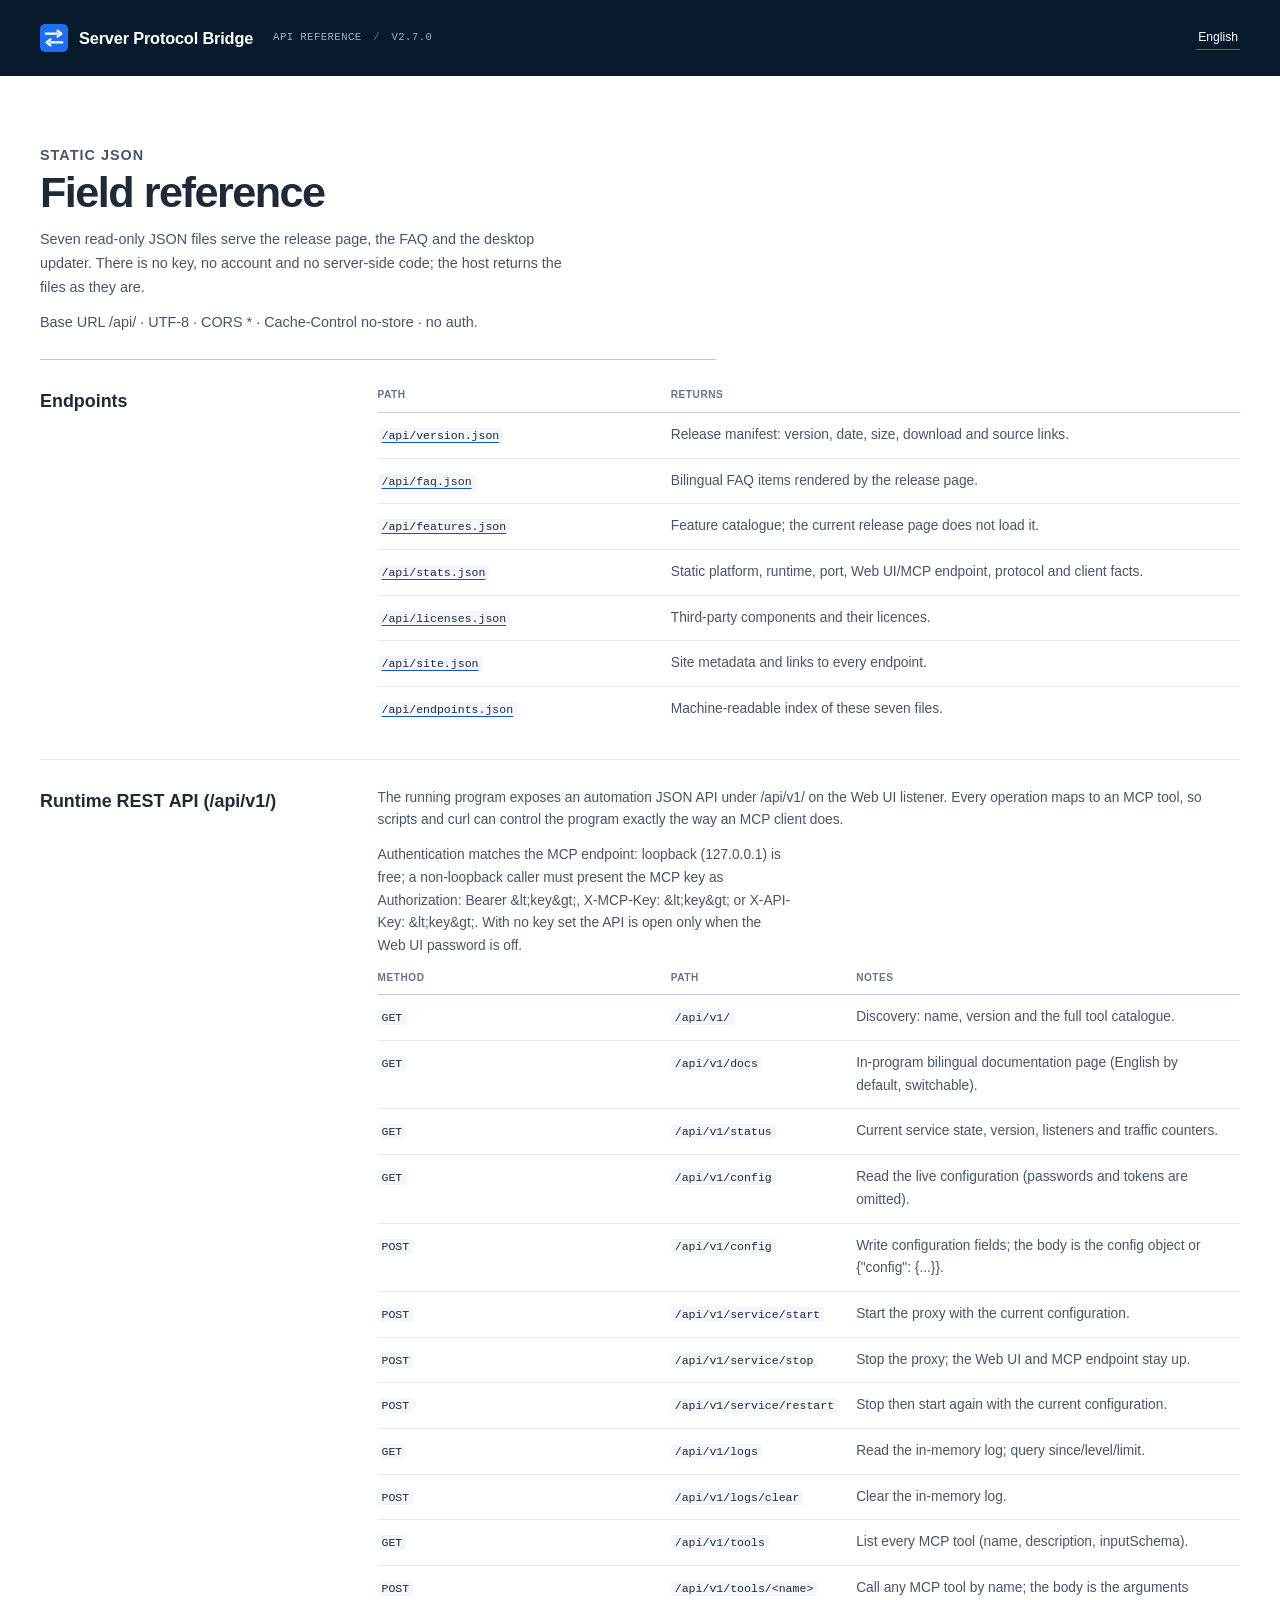
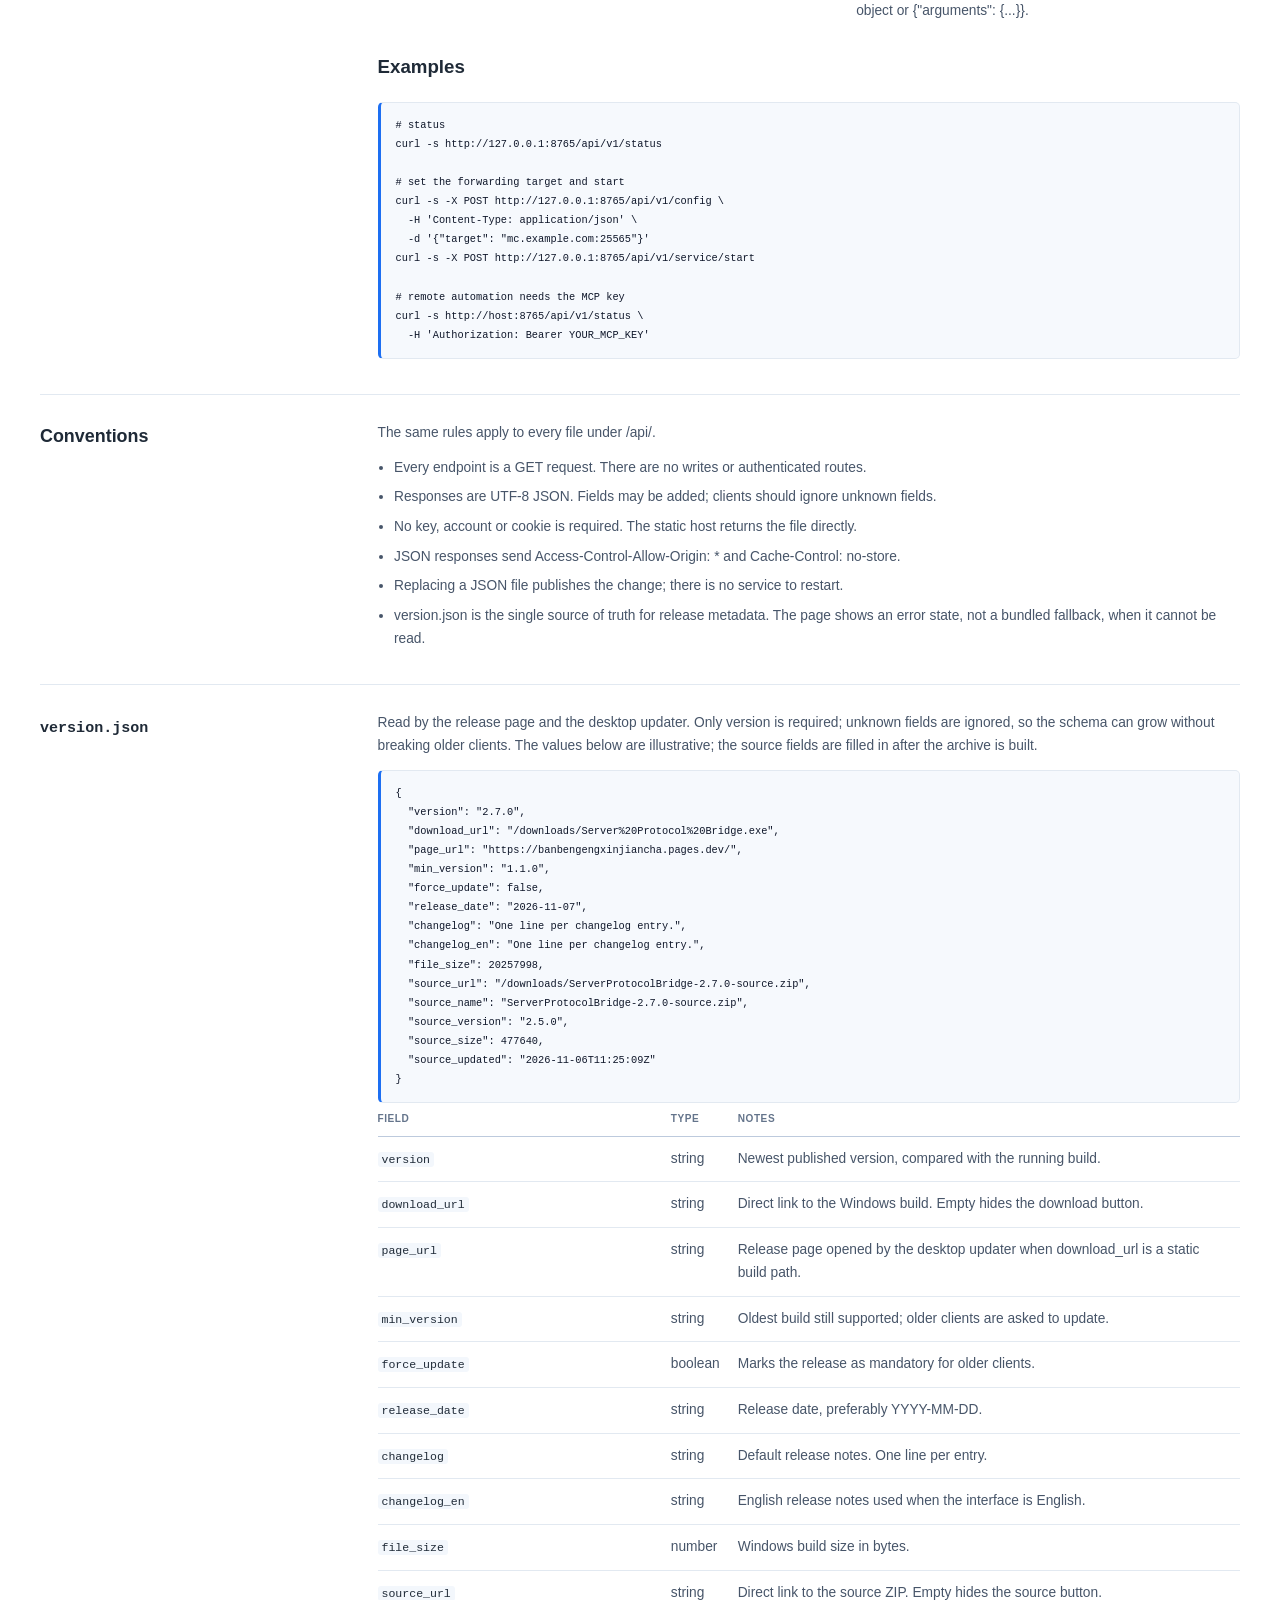
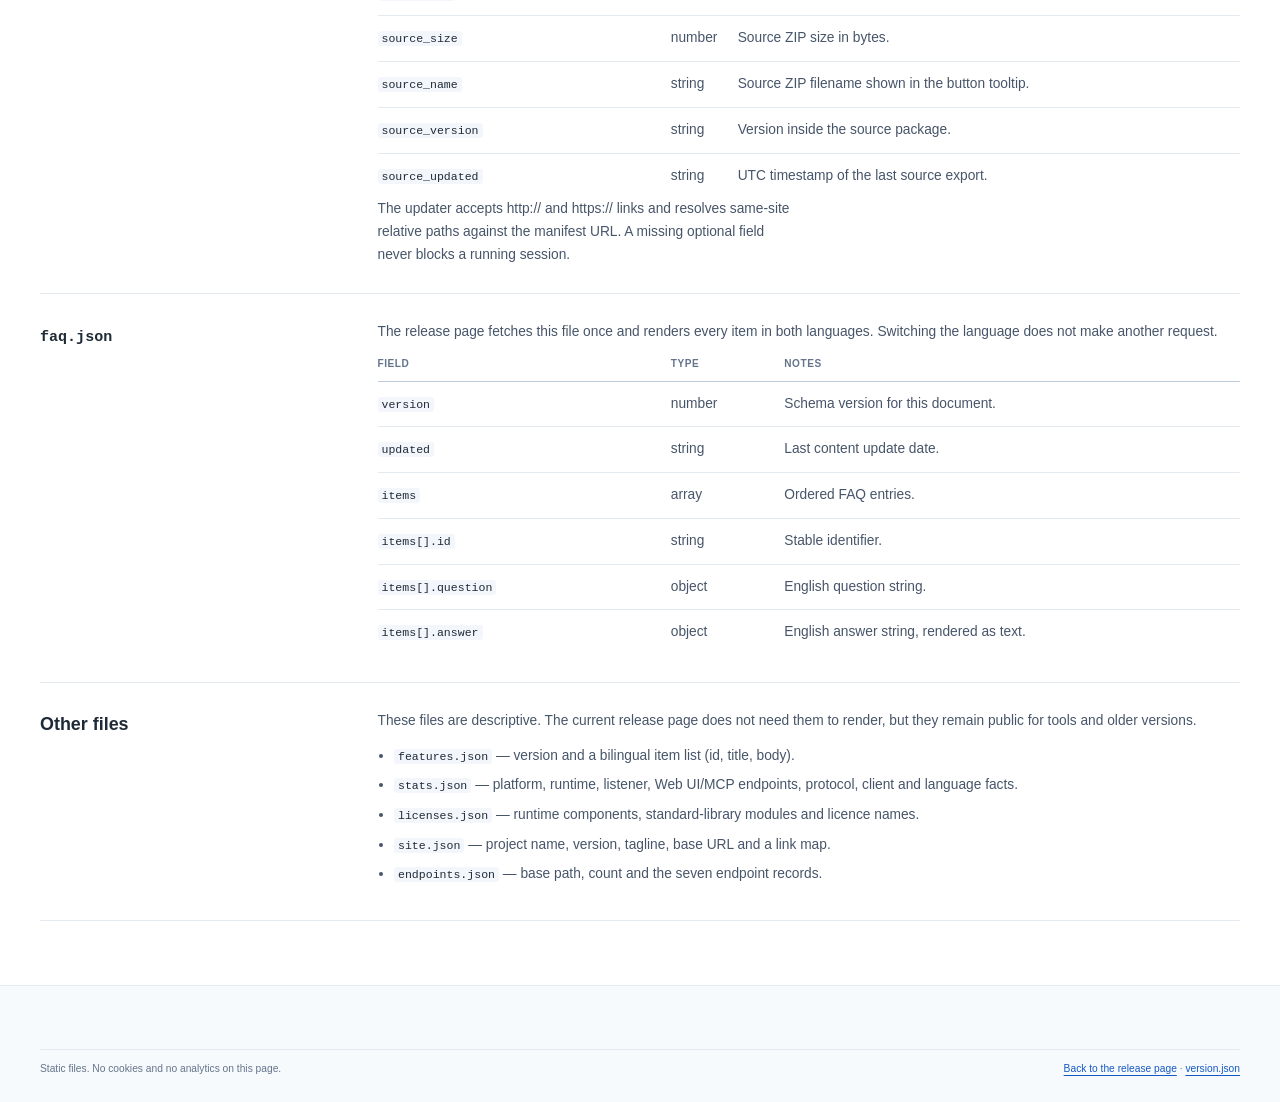
==== commit 7da702cc: "refactor: make the project English-only (drop i18n and all Chinese text); remove superdebug and the " ====
--- a/web/api/index.html
+++ b/web/api/index.html
@@ -31,8 +31,6 @@
 
         <div class="language" role="group" aria-label="Language" data-i18n-aria-label="lang.label">
           <button type="button" data-lang="en" aria-pressed="true">English</button>
-          <span aria-hidden="true">/</span>
-          <button type="button" data-lang="zh" aria-pressed="false">中文</button>
         </div>
       </div>
     </div>
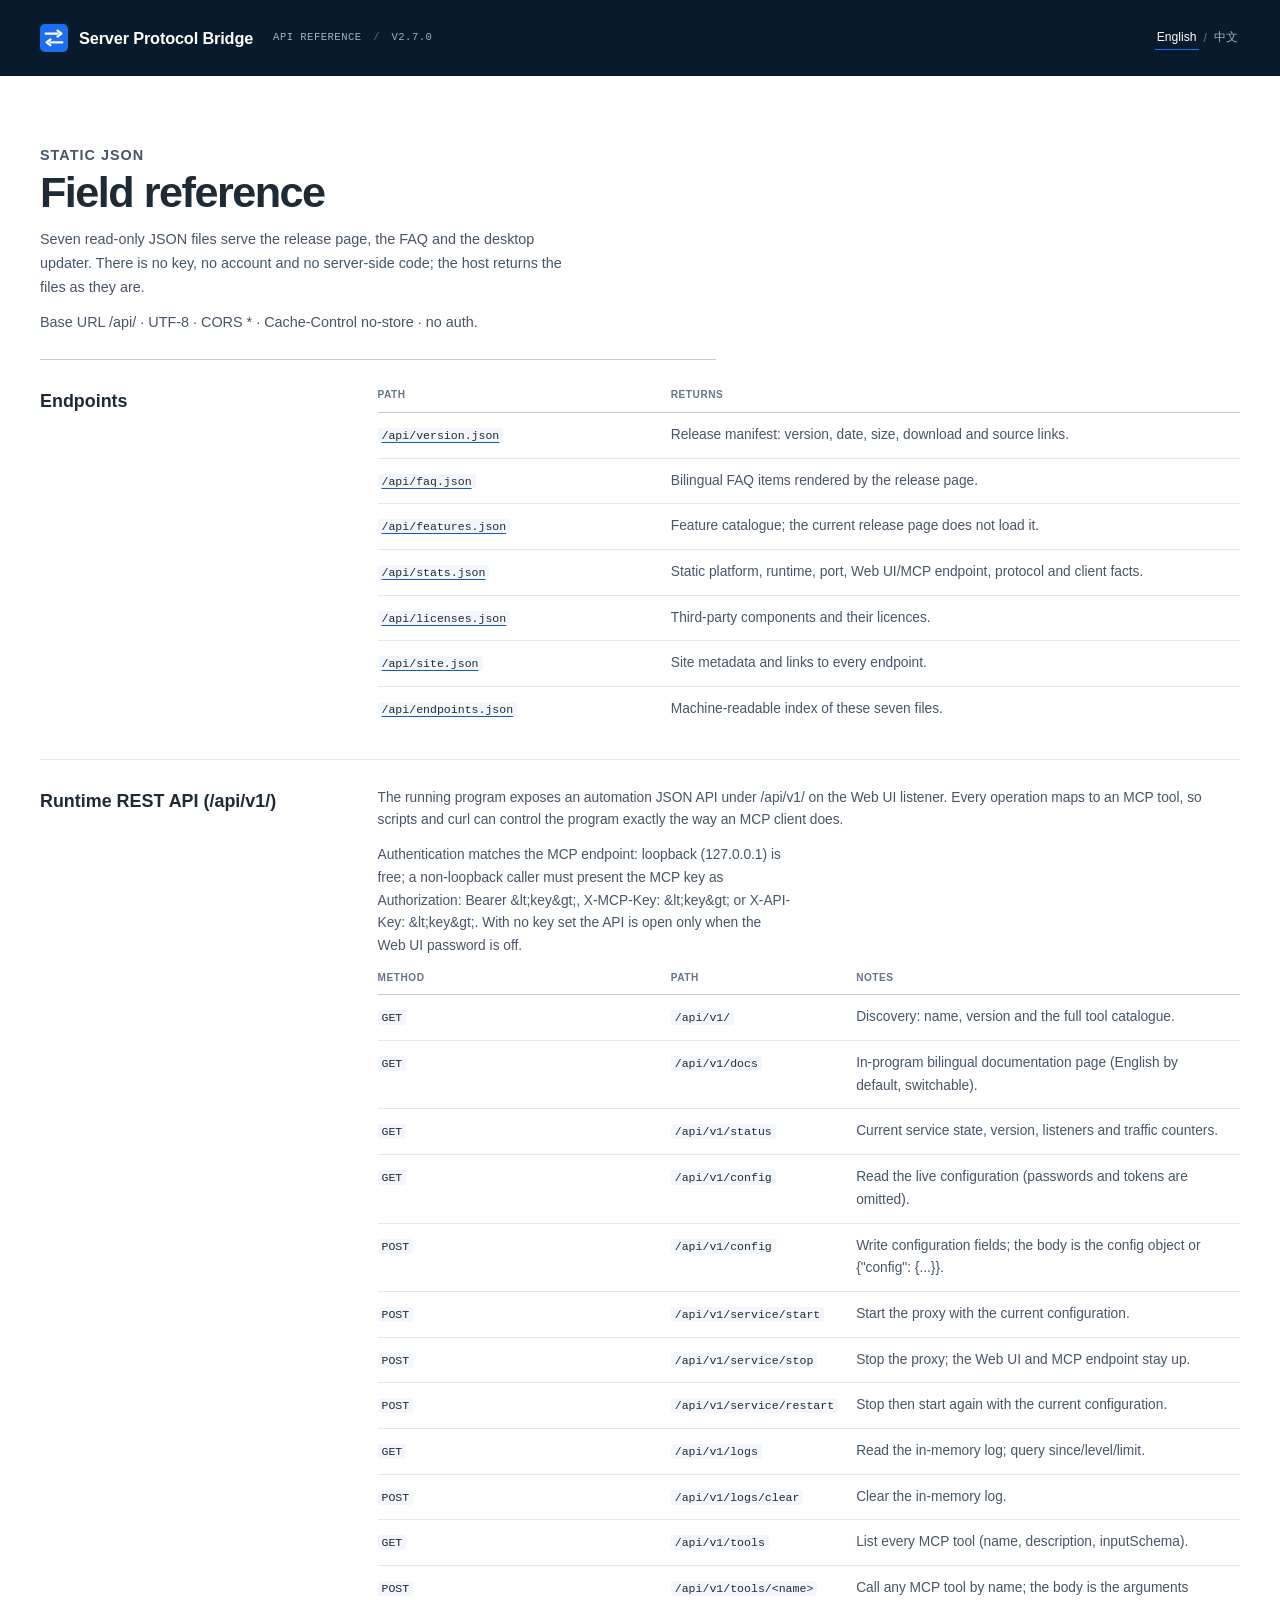
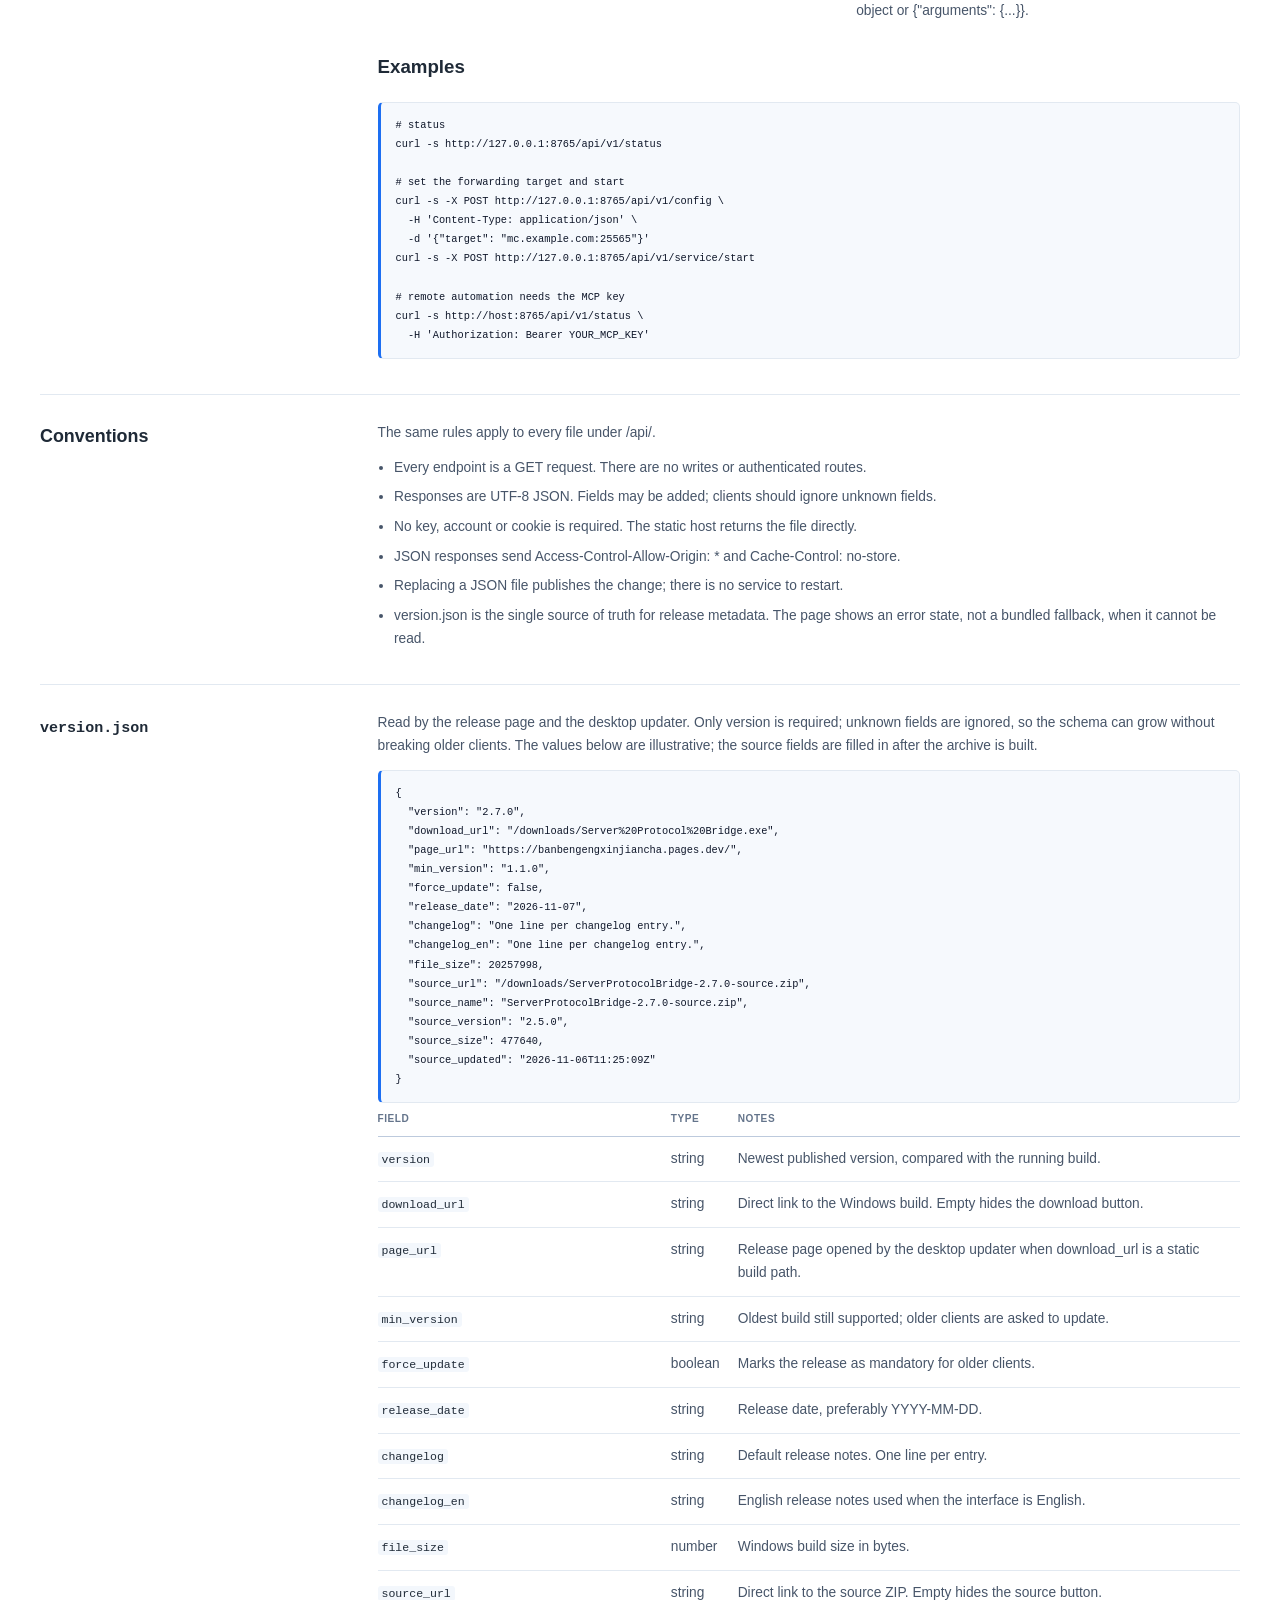
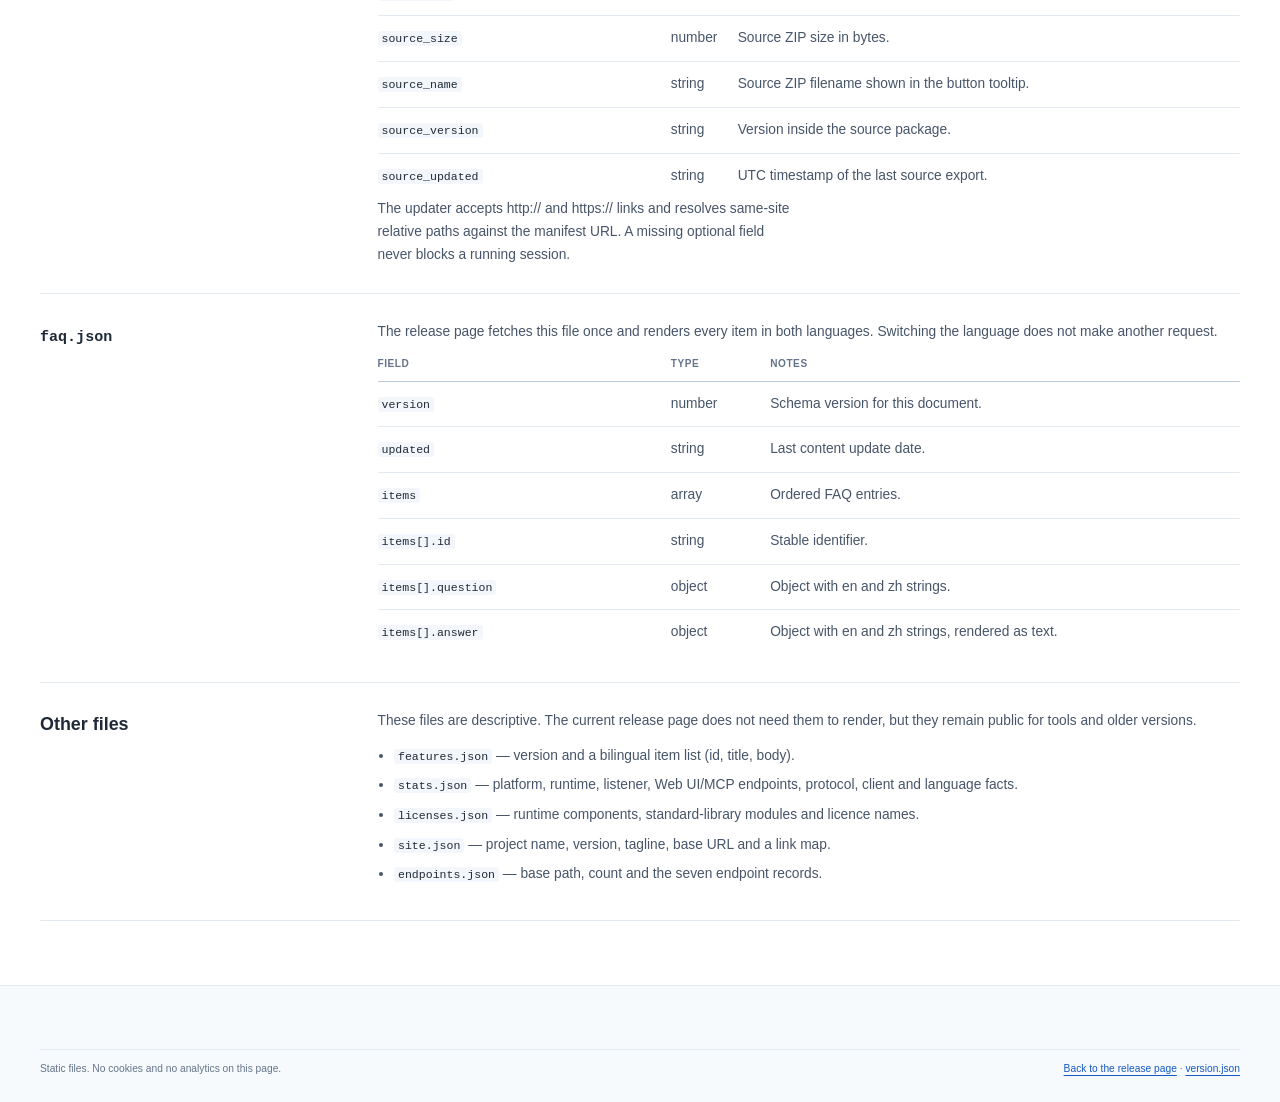
==== commit cc898850: "feat: restore Chinese UI as default (language zh); single-source version via proxy/version_info.py; " ====
--- a/web/api/index.html
+++ b/web/api/index.html
@@ -31,6 +31,8 @@
 
         <div class="language" role="group" aria-label="Language" data-i18n-aria-label="lang.label">
           <button type="button" data-lang="en" aria-pressed="true">English</button>
+          <span aria-hidden="true">/</span>
+          <button type="button" data-lang="zh" aria-pressed="false">中文</button>
         </div>
       </div>
     </div>
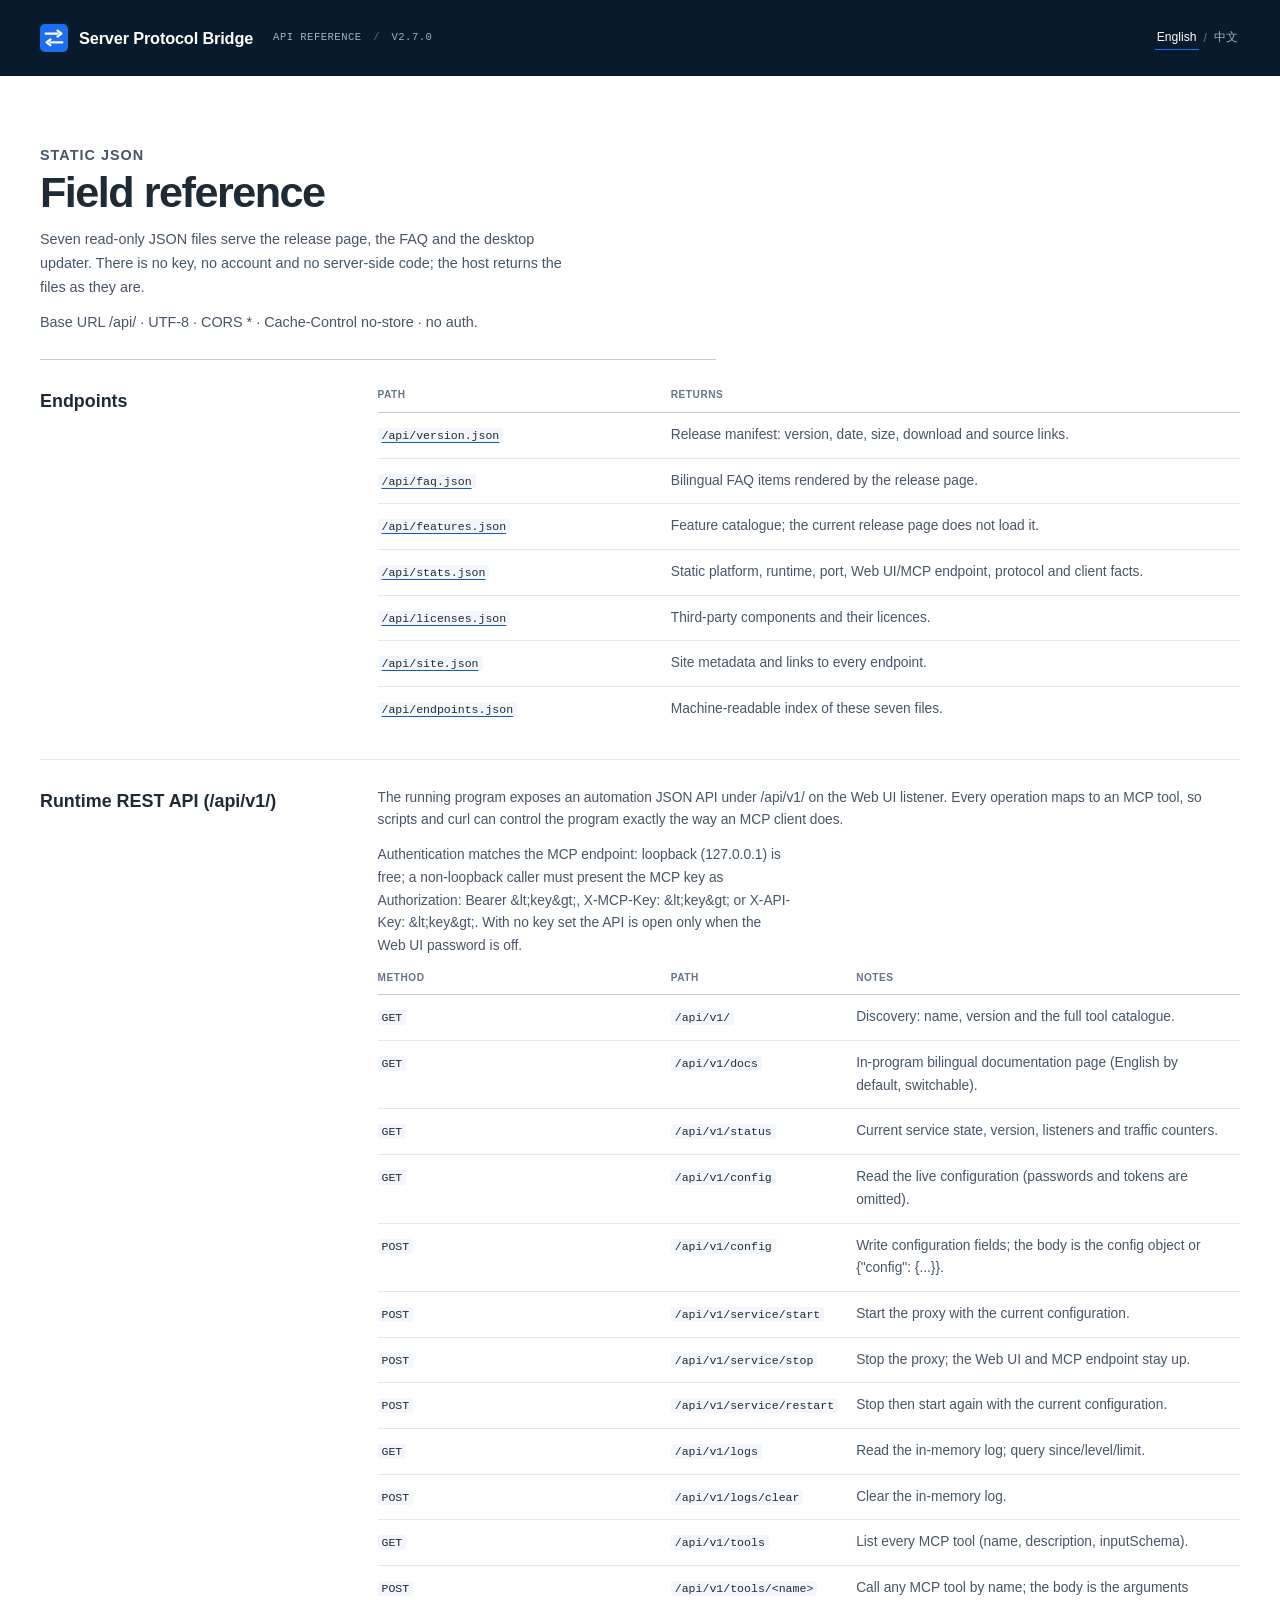
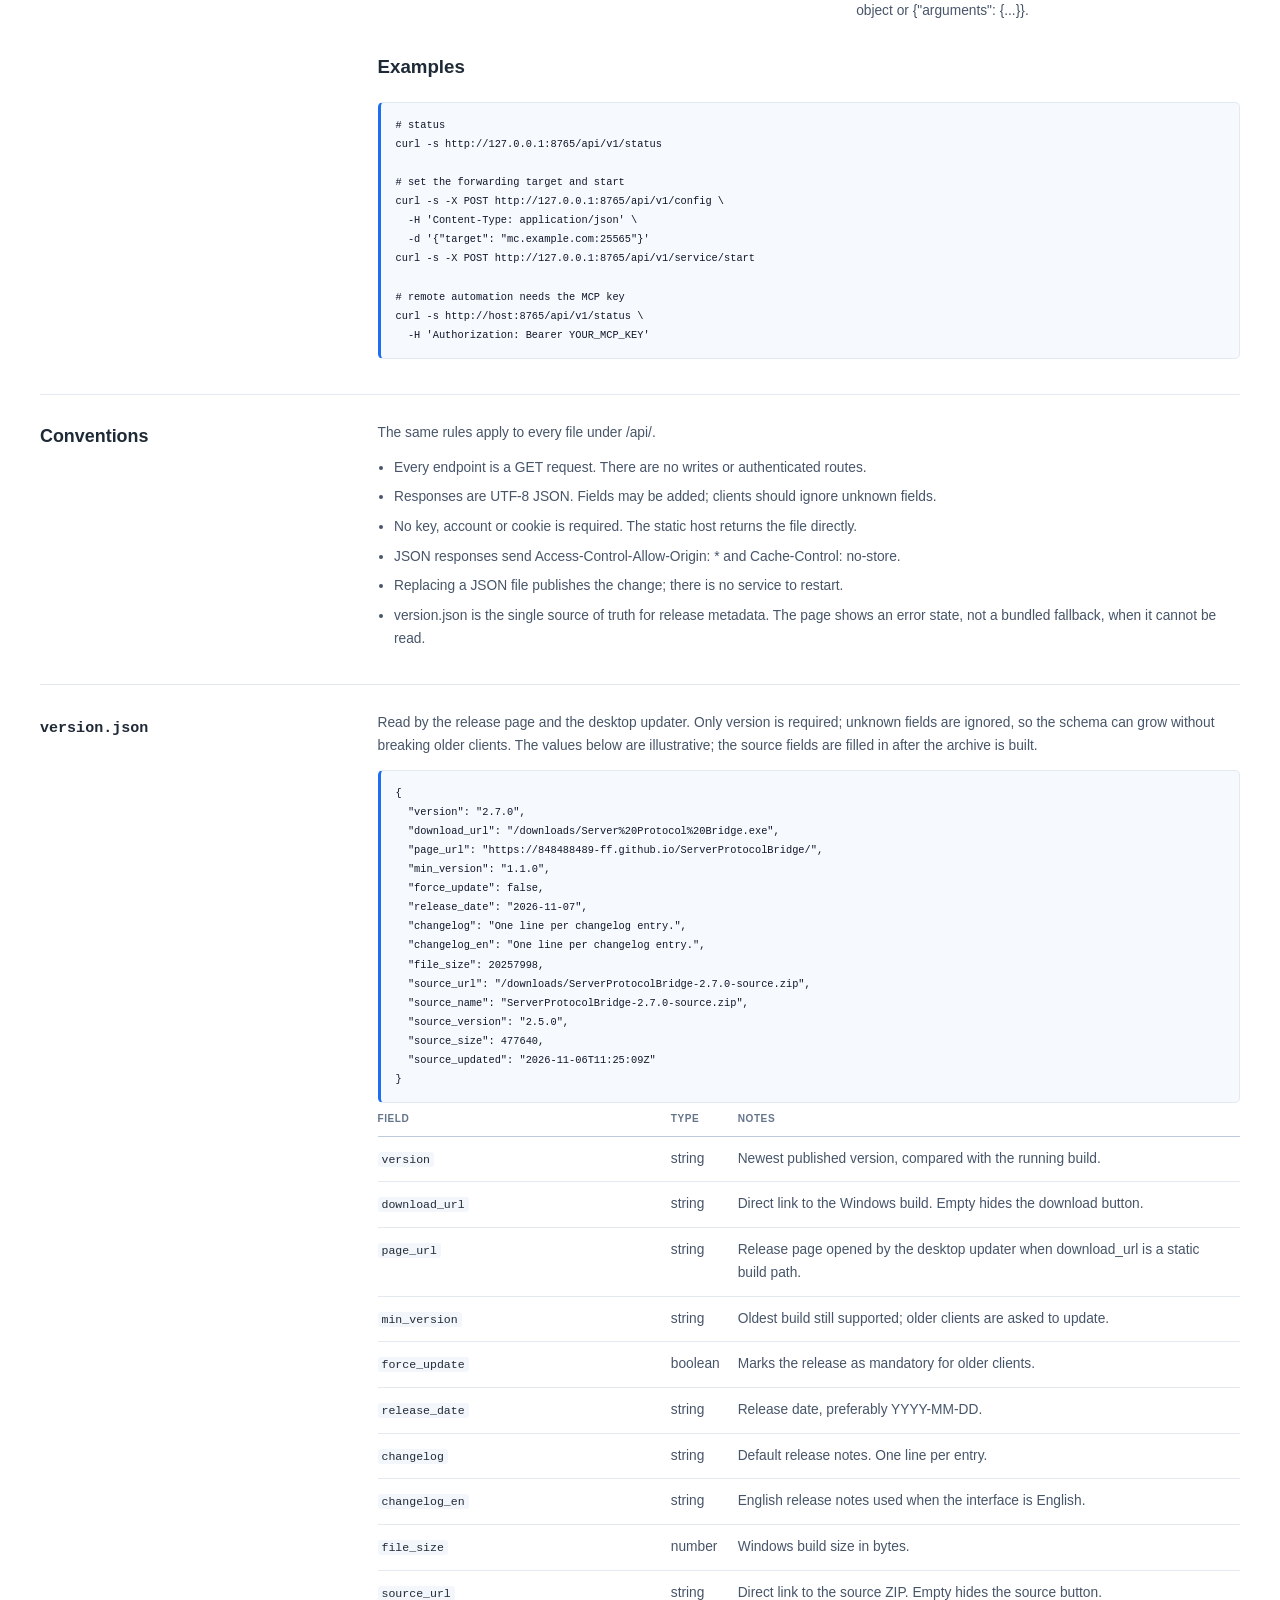
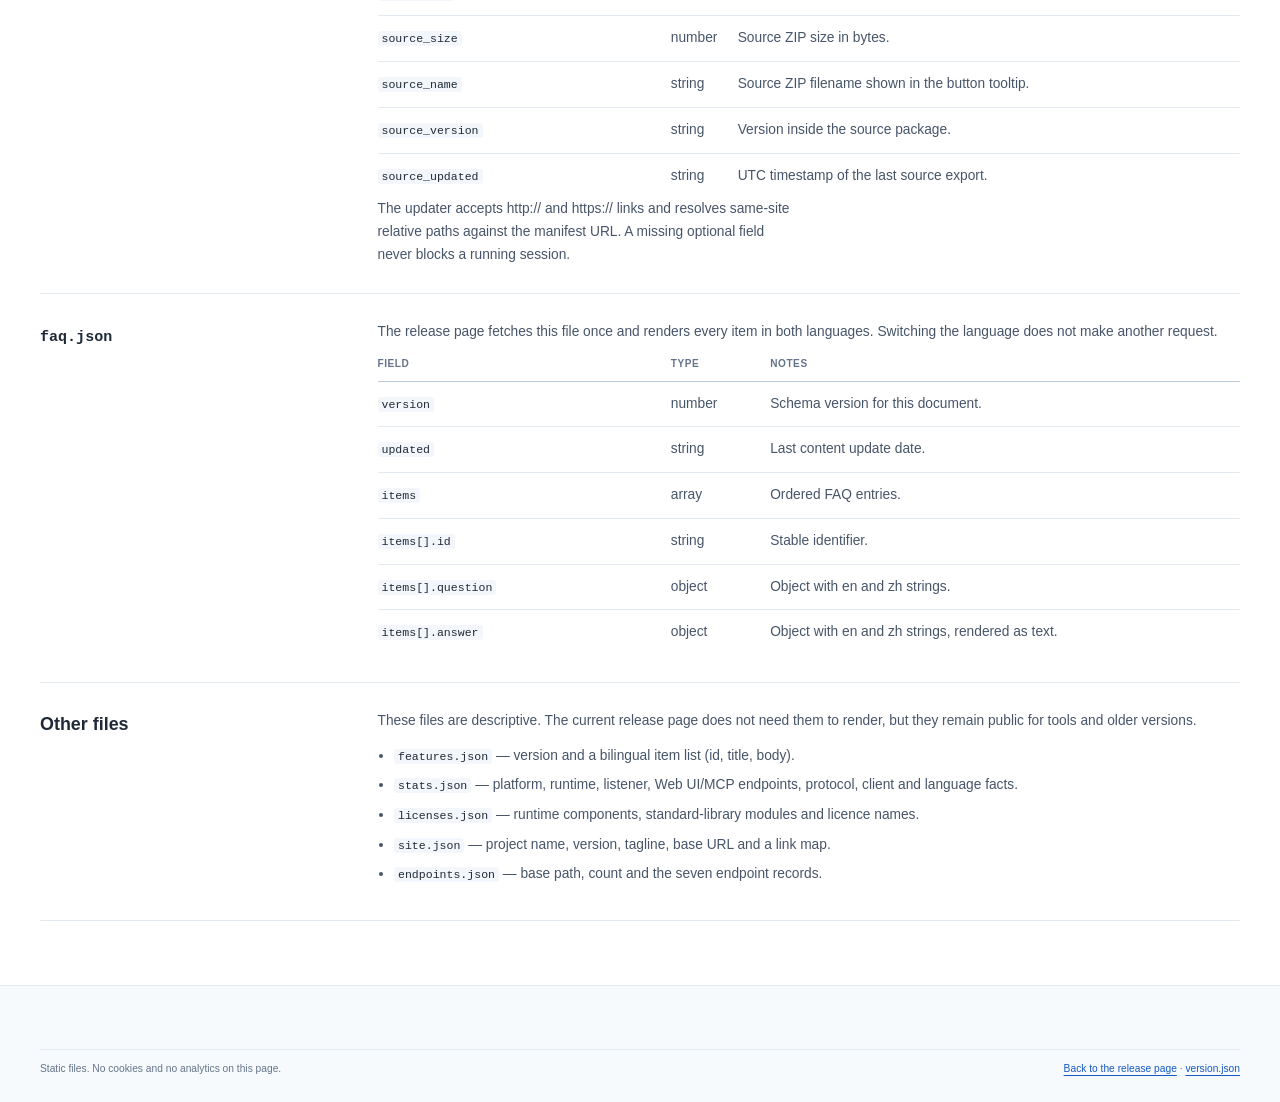
==== commit f0424201: "build: bump to 2.6, move the site to GitHub Pages and refresh the release artifacts" ====
--- a/web/api/index.html
+++ b/web/api/index.html
@@ -158,7 +158,7 @@
         <pre><code>{
   "version": "2.7.0",
   "download_url": "/downloads/Server%20Protocol%20Bridge.exe",
-  "page_url": "https://banbengengxinjiancha.pages.dev/",
+  "page_url": "https://848488489-ff.github.io/ServerProtocolBridge/",
   "min_version": "1.1.0",
   "force_update": false,
   "release_date": "2026-11-07",
